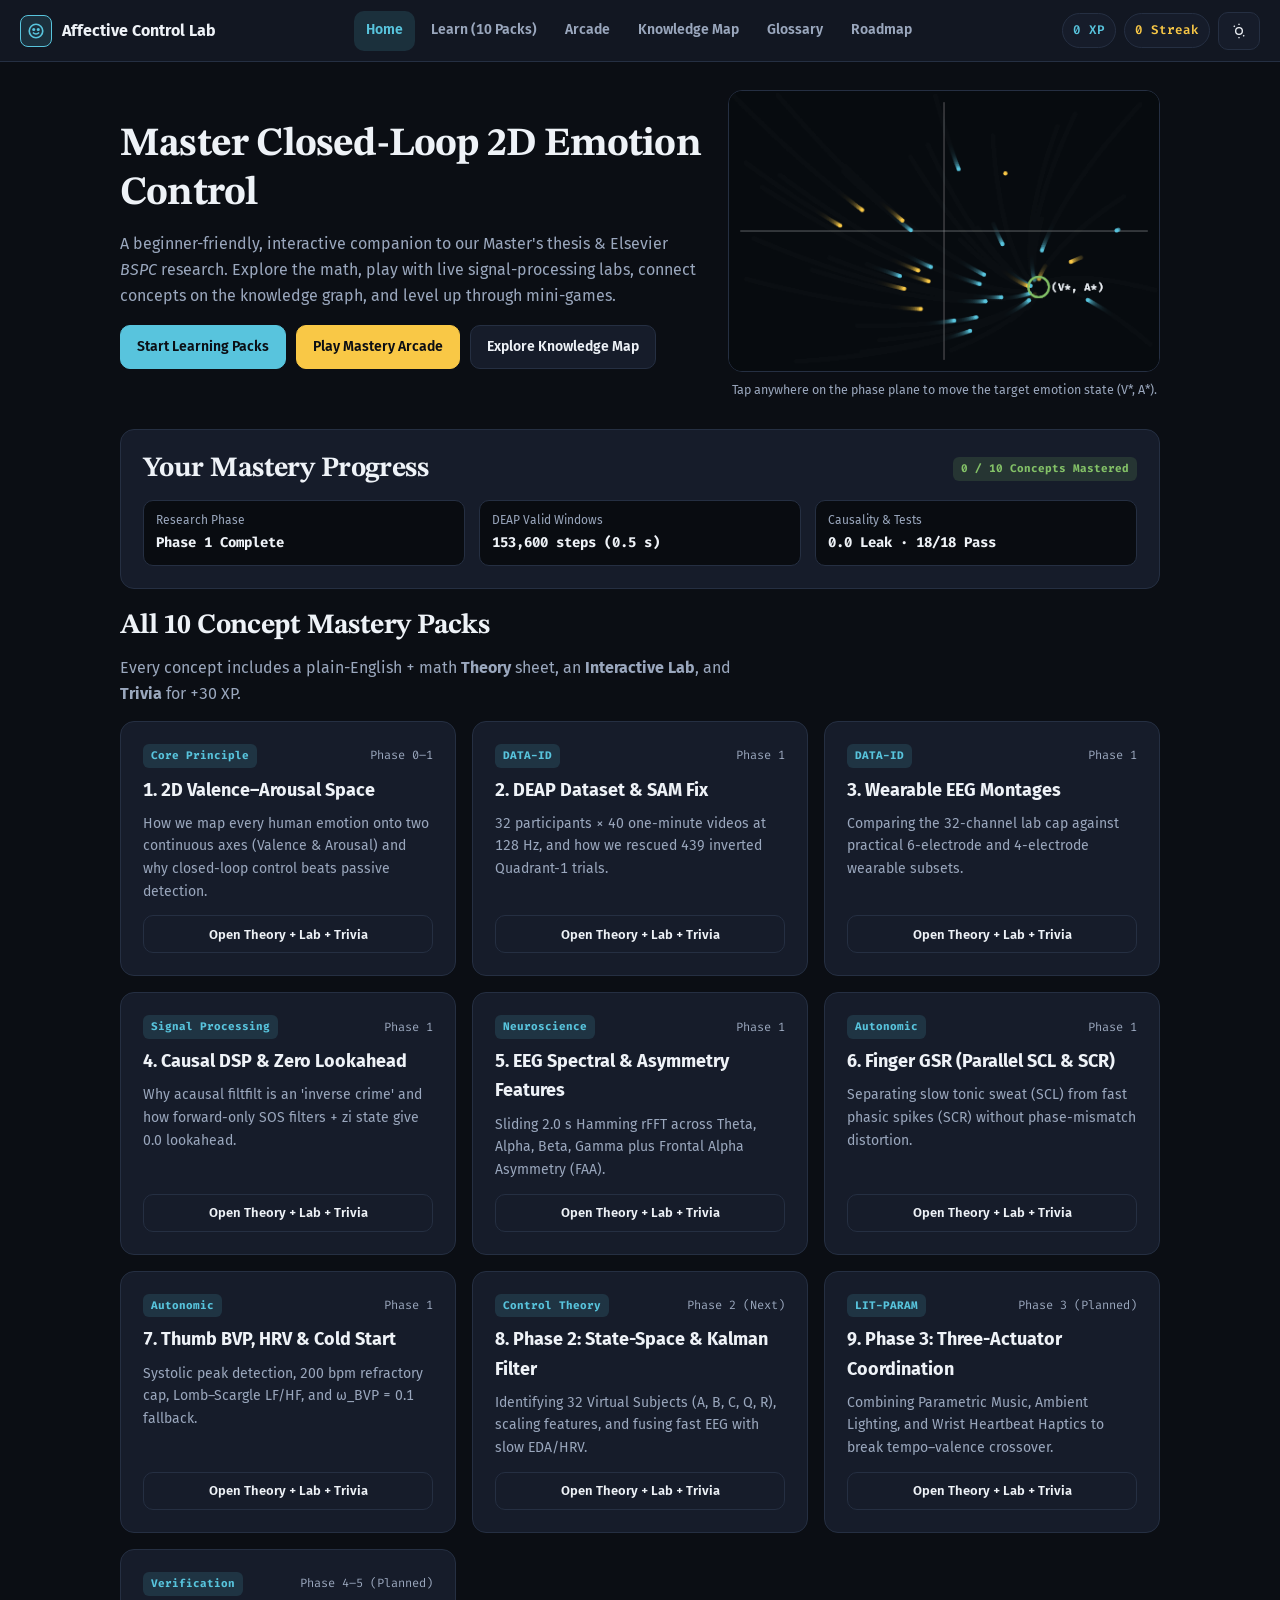
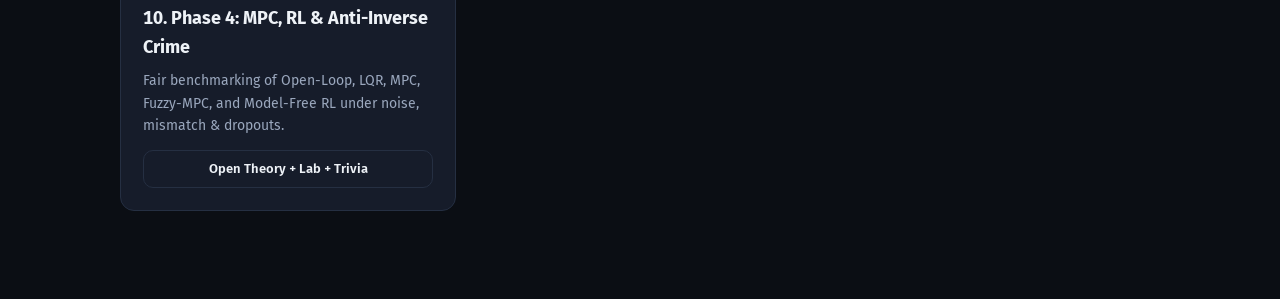
==== index.html @ c4d4ff76 "Initial commit: 3Blue1Brown-inspired multi-page interactive learning notebook" ====
<!DOCTYPE html>
<html lang="en">
<head>
  <meta charset="UTF-8" />
  <meta name="viewport" content="width=device-width, initial-scale=1.0" />
  <title>2D Affective Control — Learning Hub</title>
  <link rel="preconnect" href="https://fonts.googleapis.com" />
  <link rel="preconnect" href="https://fonts.gstatic.com" crossorigin />
  <link href="https://fonts.googleapis.com/css2?family=Fira+Code:wght@400;600;700&family=Fira+Sans:wght@400;500;600;700&family=STIX+Two+Text:wght@600;700&display=swap" rel="stylesheet" />
  <link rel="stylesheet" href="styles.css" />
</head>
<body>
  <a class="skip-link" href="#mainContent">Skip to content</a>

  <header class="topbar">
    <a class="brand-link" href="index.html">
      <span class="brand-mark" aria-hidden="true">
        <svg width="18" height="18" viewBox="0 0 24 24" fill="none" stroke="currentColor" stroke-width="2.2">
          <circle cx="12" cy="12" r="9"/><path d="M8 14s1.5 2 4 2 4-2 4-2"/><circle cx="9" cy="10" r="1"/><circle cx="15" cy="10" r="1"/>
        </svg>
      </span>
      <span>Affective Control Lab</span>
    </a>

    <nav class="desktop-nav" aria-label="Main navigation">
      <a class="nav-item" href="index.html" aria-current="page">Home</a>
      <a class="nav-item" href="learn.html">Learn (10 Packs)</a>
      <a class="nav-item" href="games.html">Arcade</a>
      <a class="nav-item" href="map.html">Knowledge Map</a>
      <a class="nav-item" href="glossary.html">Glossary</a>
      <a class="nav-item" href="roadmap.html">Roadmap</a>
    </nav>

    <div class="hud-group">
      <span class="hud-pill xp" id="hudXp">0 XP</span>
      <span class="hud-pill" id="hudStreak">0 Streak</span>
      <button id="themeToggleBtn" class="btn btn-sm" type="button" aria-pressed="false" aria-label="Toggle light or dark theme">
        <svg width="16" height="16" viewBox="0 0 24 24" fill="none" stroke="currentColor" stroke-width="2" aria-hidden="true">
          <circle cx="12" cy="12" r="5"/><line x1="12" y1="1" x2="12" y2="3"/><line x1="12" y1="21" x2="12" y2="23"/>
          <line x1="4.22" y1="4.22" x2="5.64" y2="5.64"/><line x1="18.36" y1="18.36" x2="19.78" y2="19.78"/>
        </svg>
      </button>
    </div>
  </header>

  <main id="mainContent" class="page-wrap" tabindex="-1">
    <section class="hero-split">
      <div>
        <h1>Master Closed-Loop 2D Emotion Control</h1>
        <p class="muted">
          A beginner-friendly, interactive companion to our Master's thesis &amp; Elsevier <em>BSPC</em> research. Explore the math, play with live signal-processing labs, connect concepts on the knowledge graph, and level up through mini-games.
        </p>
        <div style="display: flex; flex-wrap: wrap; gap: 10px; margin-top: 16px;">
          <a class="btn btn-primary" href="learn.html">Start Learning Packs</a>
          <a class="btn btn-gold" href="games.html">Play Mastery Arcade</a>
          <a class="btn" href="map.html">Explore Knowledge Map</a>
        </div>
      </div>

      <div>
        <canvas id="heroPhaseCanvas" class="stage-canvas" width="460" height="300" aria-label="Animated 2D Valence-Arousal closed-loop vector field"></canvas>
        <p class="muted" style="font-size: 12.5px; margin: 8px 0 0; text-align: center;">
          Tap anywhere on the phase plane to move the target emotion state (V*, A*).
        </p>
      </div>
    </section>

    <!-- Mastery Progress & Verified Project Status -->
    <section class="surface">
      <div style="display: flex; flex-wrap: wrap; justify-content: space-between; align-items: center; gap: 12px; margin-bottom: 14px;">
        <h2 style="margin: 0;">Your Mastery Progress</h2>
        <span class="tag tag-green" id="masteryCountBadge">0 / 10 Concepts Mastered</span>
      </div>
      <div class="grid-3">
        <div class="readout-cell">Research Phase<strong>Phase 1 Complete</strong></div>
        <div class="readout-cell">DEAP Valid Windows<strong>153,600 steps (0.5 s)</strong></div>
        <div class="readout-cell">Causality &amp; Tests<strong>0.0 Leak · 18/18 Pass</strong></div>
      </div>
    </section>

    <!-- Concept Jump Grid -->
    <h2>All 10 Concept Mastery Packs</h2>
    <p class="muted">Every concept includes a plain-English + math <strong>Theory</strong> sheet, an <strong>Interactive Lab</strong>, and <strong>Trivia</strong> for +30 XP.</p>
    <div id="homeConceptGrid" class="grid-2"></div>
  </main>

  <nav class="mobile-bottom-nav" aria-label="Mobile navigation">
    <a class="bottom-tab" href="index.html" aria-current="page">
      <svg width="20" height="20" viewBox="0 0 24 24" fill="none" stroke="currentColor" stroke-width="2" aria-hidden="true"><path d="M3 9l9-7 9 7v11a2 2 0 0 1-2 2H5a2 2 0 0 1-2-2z"/></svg>
      <span>Home</span>
    </a>
    <a class="bottom-tab" href="learn.html">
      <svg width="20" height="20" viewBox="0 0 24 24" fill="none" stroke="currentColor" stroke-width="2" aria-hidden="true"><path d="M2 3h6a4 4 0 0 1 4 4v14a3 3 0 0 0-3-3H2z"/><path d="M22 3h-6a4 4 0 0 0-4 4v14a3 3 0 0 1 3-3h7z"/></svg>
      <span>Learn</span>
    </a>
    <a class="bottom-tab" href="games.html">
      <svg width="20" height="20" viewBox="0 0 24 24" fill="none" stroke="currentColor" stroke-width="2" aria-hidden="true"><polygon points="13 2 3 14 12 14 11 22 21 10 12 10 13 2"/></svg>
      <span>Arcade</span>
    </a>
    <a class="bottom-tab" href="map.html">
      <svg width="20" height="20" viewBox="0 0 24 24" fill="none" stroke="currentColor" stroke-width="2" aria-hidden="true"><circle cx="6" cy="6" r="3"/><circle cx="18" cy="18" r="3"/><circle cx="18" cy="6" r="3"/><line x1="8.5" y1="7.5" x2="15.5" y2="16.5"/><line x1="9" y1="6" x2="15" y2="6"/></svg>
      <span>Map</span>
    </a>
    <a class="bottom-tab" href="glossary.html">
      <svg width="20" height="20" viewBox="0 0 24 24" fill="none" stroke="currentColor" stroke-width="2" aria-hidden="true"><line x1="4" y1="6" x2="20" y2="6"/><line x1="4" y1="12" x2="20" y2="12"/><line x1="4" y1="18" x2="14" y2="18"/></svg>
      <span>Glossary</span>
    </a>
  </nav>

  <script src="notebook-data.js"></script>
  <script src="shared.js"></script>
  <script>
    (function () {
      const DATA = window.NOTEBOOK_DATA;
      const st = window.NotebookState.get();
      document.getElementById("masteryCountBadge").textContent =
        `${st.mastered.length} / ${DATA.concepts.length} Concepts Mastered`;

      document.getElementById("homeConceptGrid").innerHTML = DATA.concepts.map((c) => {
        const done = st.mastered.includes(c.id);
        return `
          <div class="surface" style="margin-bottom:0; display:flex; flex-direction:column; justify-content:space-between; gap:12px;">
            <div>
              <div style="display:flex; justify-content:space-between; align-items:center; gap:8px; margin-bottom:8px;">
                <span class="tag ${done ? "tag-green" : "tag-blue"}">${done ? "Mastered" : c.tag}</span>
                <span class="muted" style="font-size:12px; font-family:var(--font-mono);">${c.phase}</span>
              </div>
              <h3>${c.title}</h3>
              <p class="muted" style="font-size:14px; margin:0;">${c.summary}</p>
            </div>
            <a class="btn btn-sm" href="learn.html?concept=${c.id}">Open Theory + Lab + Trivia</a>
          </div>`;
      }).join("");

      // 3Blue1Brown Animated Vector Field Hero Canvas
      const canvas = document.getElementById("heroPhaseCanvas");
      const W = 460, H = 300;
      const ctx = window.NotebookState.setupHiDPICanvas(canvas, W, H);
      let goal = { x: W * 0.72, y: H * 0.70 };
      const particles = Array.from({ length: 28 }, (_, i) => ({
        x: (i * 53) % W,
        y: (i * 89) % H,
        vx: 0,
        vy: 0
      }));
      const reduced = window.matchMedia("(prefers-reduced-motion: reduce)").matches;

      canvas.addEventListener("click", (e) => {
        const r = canvas.getBoundingClientRect();
        goal.x = ((e.clientX - r.left) / r.width) * W;
        goal.y = ((e.clientY - r.top) / r.height) * H;
        if (reduced) drawFrame();
      });

      function drawFrame() {
        const isLight = document.body.classList.contains("light-theme");
        ctx.fillStyle = isLight ? "rgba(237, 241, 247, 0.30)" : "rgba(9, 12, 17, 0.25)";
        ctx.fillRect(0, 0, W, H);

        // Subtle axes
        ctx.strokeStyle = isLight ? "rgba(15,23,42,0.12)" : "rgba(255,255,255,0.10)";
        ctx.lineWidth = 1;
        ctx.beginPath();
        ctx.moveTo(W / 2, 12); ctx.lineTo(W / 2, H - 12);
        ctx.moveTo(12, H / 2); ctx.lineTo(W - 12, H / 2);
        ctx.stroke();

        // Particles flowing toward goal (3b1b blue/gold trails)
        particles.forEach((p, idx) => {
          const dx = goal.x - p.x;
          const dy = goal.y - p.y;
          const dist = Math.hypot(dx, dy) + 1e-3;
          p.vx = (dx / dist) * 1.9 - (dy / dist) * 0.45;
          p.vy = (dy / dist) * 1.9 + (dx / dist) * 0.45;
          if (!reduced) {
            p.x += p.vx;
            p.y += p.vy;
            if (dist < 10) {
              p.x = Math.random() * W;
              p.y = Math.random() * H;
            }
          }
          ctx.fillStyle = idx % 3 === 0 ? "#f9c846" : "#58c4dd";
          ctx.beginPath();
          ctx.arc(p.x, p.y, 2.2, 0, Math.PI * 2);
          ctx.fill();
        });

        // Target glow ring
        ctx.strokeStyle = "#83c167";
        ctx.lineWidth = 2;
        ctx.beginPath();
        ctx.arc(goal.x, goal.y, 11, 0, Math.PI * 2);
        ctx.stroke();

        ctx.fillStyle = isLight ? "#111827" : "#eef2f7";
        ctx.font = "600 11px 'Fira Code', monospace";
        ctx.fillText("(V*, A*)", goal.x + 14, goal.y + 4);
      }

      if (reduced) {
        drawFrame();
      } else {
        (function loop() {
          drawFrame();
          requestAnimationFrame(loop);
        })();
      }
    })();
  </script>
</body>
</html>
---- styles.css ----
/* ==========================================================================
   MASTER_RESEARCH — 3Blue1Brown-Inspired Multi-Page Learning Platform
   Crafted with Impeccable + UI/UX Pro Max standards:
   - Velvety 3b1b midnight canvas (#0B0E14), 3b1b Blue (#58C4DD), Gold (#F9C846),
     Green (#83C167), Coral (#FC6255), Lavender (#9A72AC)
   - Mobile-first with bottom tab bar, >= 44px tap targets, WCAG AA contrast
   - Browser surfaces themed (::selection, scrollbar, focus-visible, tabular-nums)
   ========================================================================== */

:root {
  --bg: #0b0e14;
  --bg-elev: #121722;
  --bg-card: #161c2a;
  --bg-code: #090c11;
  --border: #252f42;
  --border-strong: #374663;

  --text: #eef2f7;
  --text-muted: #9aa7bd;

  --b1b-blue: #58c4dd;
  --b1b-blue-dim: rgba(88, 196, 221, 0.14);
  --b1b-gold: #f9c846;
  --b1b-gold-dim: rgba(249, 200, 70, 0.14);
  --b1b-green: #83c167;
  --b1b-green-dim: rgba(131, 193, 103, 0.15);
  --b1b-coral: #fc6255;
  --b1b-coral-dim: rgba(252, 98, 85, 0.15);
  --b1b-purple: #9a72ac;
  --b1b-purple-dim: rgba(154, 114, 172, 0.16);

  --radius: 14px;
  --radius-sm: 10px;
  --transition: 180ms cubic-bezier(0.2, 0.8, 0.2, 1);

  --font-display: "STIX Two Text", "Georgia", serif;
  --font-sans: "Fira Sans", -apple-system, BlinkMacSystemFont, "Segoe UI", sans-serif;
  --font-mono: "Fira Code", "JetBrains Mono", Consolas, monospace;
}

body.light-theme {
  --bg: #f6f7f9;
  --bg-elev: #ffffff;
  --bg-card: #ffffff;
  --bg-code: #edf1f7;
  --border: #d5dce6;
  --border-strong: #9fb0c7;

  --text: #111827;
  --text-muted: #4b5563;

  --b1b-blue: #0e7490;
  --b1b-blue-dim: rgba(14, 116, 144, 0.11);
  --b1b-gold: #b45309;
  --b1b-gold-dim: rgba(180, 83, 9, 0.11);
  --b1b-green: #15803d;
  --b1b-green-dim: rgba(21, 128, 61, 0.11);
  --b1b-coral: #b91c1c;
  --b1b-coral-dim: rgba(185, 28, 28, 0.11);
  --b1b-purple: #6d28d9;
  --b1b-purple-dim: rgba(109, 40, 217, 0.11);
}

*,
*::before,
*::after {
  box-sizing: border-box;
}

html {
  scroll-behavior: smooth;
  -webkit-text-size-adjust: 100%;
}

body {
  margin: 0;
  font-family: var(--font-sans);
  background: var(--bg);
  color: var(--text);
  line-height: 1.62;
  font-size: 16px;
  caret-color: var(--b1b-blue);
  font-variant-numeric: tabular-nums;
  -webkit-font-smoothing: antialiased;
}

::selection {
  background: var(--b1b-blue);
  color: #0b0e14;
}

::-webkit-scrollbar {
  width: 8px;
  height: 8px;
}
::-webkit-scrollbar-track {
  background: var(--bg);
}
::-webkit-scrollbar-thumb {
  background: var(--border-strong);
  border-radius: 999px;
}

:focus-visible {
  outline: 2px solid var(--b1b-blue);
  outline-offset: 2px;
}

.skip-link {
  position: absolute;
  left: -9999px;
  top: 8px;
  z-index: 1000;
  background: var(--b1b-blue);
  color: #0b0e14;
  padding: 10px 16px;
  border-radius: var(--radius-sm);
  font-weight: 700;
  text-decoration: none;
}
.skip-link:focus {
  left: 12px;
}

/* Top Navigation Bar (Desktop & Mobile) */
.topbar {
  position: sticky;
  top: 0;
  z-index: 100;
  background: var(--bg-elev);
  border-bottom: 1px solid var(--border);
  padding: 0 20px;
  height: 62px;
  display: flex;
  align-items: center;
  justify-content: space-between;
  gap: 16px;
}

.brand-link {
  display: flex;
  align-items: center;
  gap: 10px;
  text-decoration: none;
  color: var(--text);
  font-weight: 700;
  font-size: 16px;
  white-space: nowrap;
}

.brand-mark {
  width: 32px;
  height: 32px;
  border-radius: 8px;
  background: var(--b1b-blue-dim);
  border: 1px solid var(--b1b-blue);
  display: grid;
  place-items: center;
  color: var(--b1b-blue);
  flex-shrink: 0;
}

.desktop-nav {
  display: flex;
  align-items: center;
  gap: 4px;
}

.nav-item {
  text-decoration: none;
  color: var(--text-muted);
  font-size: 14px;
  font-weight: 600;
  padding: 8px 12px;
  border-radius: var(--radius-sm);
  min-height: 40px;
  display: inline-flex;
  align-items: center;
  gap: 6px;
  transition: color var(--transition), background var(--transition);
}

.nav-item:hover {
  color: var(--text);
  background: var(--b1b-blue-dim);
}

.nav-item[aria-current="page"] {
  color: var(--b1b-blue);
  background: var(--b1b-blue-dim);
}

.hud-group {
  display: flex;
  align-items: center;
  gap: 8px;
}

.hud-pill {
  display: inline-flex;
  align-items: center;
  gap: 6px;
  padding: 6px 10px;
  border-radius: 999px;
  border: 1px solid var(--border);
  background: var(--bg-card);
  font-family: var(--font-mono);
  font-size: 12.5px;
  font-weight: 600;
  color: var(--b1b-gold);
}

.hud-pill.xp {
  color: var(--b1b-blue);
}

/* Mobile Bottom Tab Bar */
.mobile-bottom-nav {
  display: none;
  position: fixed;
  bottom: 0;
  left: 0;
  right: 0;
  z-index: 120;
  background: var(--bg-elev);
  border-top: 1px solid var(--border);
  padding: 4px 6px calc(4px + env(safe-area-inset-bottom));
  justify-content: space-around;
}

.bottom-tab {
  flex: 1;
  display: flex;
  flex-direction: column;
  align-items: center;
  justify-content: center;
  gap: 2px;
  min-height: 52px;
  text-decoration: none;
  color: var(--text-muted);
  font-size: 11px;
  font-weight: 600;
  border-radius: 8px;
}

.bottom-tab[aria-current="page"] {
  color: var(--b1b-blue);
  background: var(--b1b-blue-dim);
}

/* Main Container */
.page-wrap {
  max-width: 1080px;
  margin: 0 auto;
  padding: 28px 20px 88px;
}

/* Typography */
h1, h2 {
  font-family: var(--font-display);
  font-weight: 700;
  letter-spacing: -0.02em;
  line-height: 1.22;
  margin-top: 0;
}

h1 { font-size: clamp(28px, 4vw, 40px); margin-bottom: 12px; }
h2 { font-size: clamp(22px, 3vw, 28px); margin-bottom: 12px; }
h3 { font-size: 18px; font-weight: 700; margin: 0 0 8px; }

p {
  margin: 0 0 14px;
  max-width: 72ch;
}

.muted {
  color: var(--text-muted);
}

code {
  font-family: var(--font-mono);
  background: var(--bg-code);
  border: 1px solid var(--border);
  padding: 1px 6px;
  border-radius: 6px;
  font-size: 0.87em;
}

.math-block {
  font-family: var(--font-mono);
  background: var(--bg-code);
  border: 1px solid var(--border);
  border-radius: var(--radius-sm);
  padding: 14px 16px;
  overflow-x: auto;
  font-size: 14px;
  color: var(--b1b-blue);
  margin: 12px 0;
}

/* Buttons */
.btn {
  cursor: pointer;
  min-height: 44px;
  padding: 10px 16px;
  border-radius: var(--radius-sm);
  border: 1px solid var(--border);
  background: var(--bg-card);
  color: var(--text);
  font-family: var(--font-sans);
  font-size: 14px;
  font-weight: 600;
  display: inline-flex;
  align-items: center;
  justify-content: center;
  gap: 8px;
  text-decoration: none;
  transition: border-color var(--transition), background var(--transition), color var(--transition), transform var(--transition);
}

.btn:hover {
  border-color: var(--b1b-blue);
  color: var(--b1b-blue);
}

.btn:active {
  transform: translateY(1px);
}

.btn-primary {
  background: var(--b1b-blue);
  color: #0b0e14;
  border-color: var(--b1b-blue);
}
.btn-primary:hover {
  filter: brightness(1.08);
  color: #0b0e14;
}

.btn-gold {
  background: var(--b1b-gold);
  color: #0b0e14;
  border-color: var(--b1b-gold);
}
.btn-gold:hover {
  filter: brightness(1.08);
  color: #0b0e14;
}

.btn-sm {
  min-height: 38px;
  padding: 7px 12px;
  font-size: 13px;
}

.btn[aria-pressed="true"] {
  background: var(--b1b-blue);
  color: #0b0e14;
  border-color: var(--b1b-blue);
}

/* Surfaces & Grids (Single elevation: 1px border, no nested cards) */
.surface {
  background: var(--bg-card);
  border: 1px solid var(--border);
  border-radius: var(--radius);
  padding: 22px;
  margin-bottom: 20px;
}

.surface-lab {
  background: var(--bg-elev);
  border: 1px solid var(--border-strong);
  border-radius: var(--radius);
  padding: 20px;
  margin: 16px 0;
}

.grid-2 {
  display: grid;
  grid-template-columns: repeat(auto-fit, minmax(290px, 1fr));
  gap: 16px;
}

.grid-3 {
  display: grid;
  grid-template-columns: repeat(auto-fit, minmax(230px, 1fr));
  gap: 14px;
}

/* Tags */
.tag {
  display: inline-flex;
  align-items: center;
  font-family: var(--font-mono);
  font-size: 11px;
  font-weight: 700;
  padding: 3px 8px;
  border-radius: 6px;
  white-space: nowrap;
}
.tag-blue   { background: var(--b1b-blue-dim); color: var(--b1b-blue); }
.tag-gold   { background: var(--b1b-gold-dim); color: var(--b1b-gold); }
.tag-green  { background: var(--b1b-green-dim); color: var(--b1b-green); }
.tag-coral  { background: var(--b1b-coral-dim); color: var(--b1b-coral); }
.tag-purple { background: var(--b1b-purple-dim); color: var(--b1b-purple); }

/* Callout (No thick border-left; clean 1px tinted container) */
.note-box {
  background: var(--b1b-blue-dim);
  border: 1px solid var(--b1b-blue);
  border-radius: var(--radius-sm);
  padding: 14px 16px;
  margin: 14px 0;
}
.note-box.warn {
  background: var(--b1b-gold-dim);
  border-color: var(--b1b-gold);
}
.note-box.good {
  background: var(--b1b-green-dim);
  border-color: var(--b1b-green);
}

/* Hero Canvas */
.hero-split {
  display: grid;
  grid-template-columns: 1.15fr 0.85fr;
  gap: 24px;
  align-items: center;
  margin-bottom: 28px;
}

canvas.stage-canvas {
  width: 100%;
  height: auto;
  display: block;
  background: var(--bg-code);
  border: 1px solid var(--border);
  border-radius: var(--radius);
  touch-action: manipulation;
}

/* Tabs (Theory + Lab + Trivia) */
.pack-tabs {
  display: flex;
  gap: 8px;
  border-bottom: 1px solid var(--border);
  padding-bottom: 12px;
  margin-bottom: 18px;
  flex-wrap: wrap;
}

/* Concept Picker Pills */
.concept-rail {
  display: flex;
  gap: 8px;
  overflow-x: auto;
  padding-bottom: 10px;
  margin-bottom: 18px;
  scrollbar-width: thin;
}

.concept-chip {
  flex-shrink: 0;
  min-height: 42px;
  padding: 8px 14px;
  border-radius: 999px;
  border: 1px solid var(--border);
  background: var(--bg-card);
  color: var(--text-muted);
  font-size: 13.5px;
  font-weight: 600;
  cursor: pointer;
  display: inline-flex;
  align-items: center;
  gap: 8px;
  transition: all var(--transition);
}
.concept-chip:hover {
  border-color: var(--b1b-blue);
  color: var(--text);
}
.concept-chip[aria-selected="true"] {
  background: var(--b1b-blue-dim);
  border-color: var(--b1b-blue);
  color: var(--b1b-blue);
}
.concept-chip.mastered {
  border-color: var(--b1b-green);
}

/* Readout Row */
.readout-row {
  display: grid;
  grid-template-columns: repeat(auto-fit, minmax(150px, 1fr));
  gap: 10px;
  margin-top: 12px;
}
.readout-cell {
  background: var(--bg-code);
  border: 1px solid var(--border);
  border-radius: var(--radius-sm);
  padding: 10px 12px;
  font-size: 12px;
  color: var(--text-muted);
}
.readout-cell strong {
  display: block;
  margin-top: 2px;
  font-family: var(--font-mono);
  font-size: 14px;
  color: var(--text);
}

/* Arcade Mini-Games */
.chip-bank {
  display: flex;
  flex-wrap: wrap;
  gap: 8px;
  margin: 12px 0;
}
.game-chip {
  min-height: 44px;
  padding: 8px 14px;
  border-radius: var(--radius-sm);
  border: 1px solid var(--border-strong);
  background: var(--bg-elev);
  color: var(--text);
  font-family: var(--font-mono);
  font-size: 13.5px;
  cursor: pointer;
  transition: all var(--transition);
}
.game-chip:hover:not(:disabled) {
  border-color: var(--b1b-blue);
  color: var(--b1b-blue);
}
.game-chip.selected {
  border-color: var(--b1b-gold);
  background: var(--b1b-gold-dim);
  color: var(--b1b-gold);
}
.game-chip.matched {
  border-color: var(--b1b-green);
  background: var(--b1b-green-dim);
  color: var(--b1b-green);
  cursor: default;
}
.game-chip.wrong {
  border-color: var(--b1b-coral);
  background: var(--b1b-coral-dim);
}

.blank-slot {
  display: inline-block;
  min-width: 110px;
  padding: 2px 10px;
  border-bottom: 2px dashed var(--b1b-gold);
  color: var(--b1b-gold);
  font-family: var(--font-mono);
  text-align: center;
}

/* Tables */
.table-scroll {
  overflow-x: auto;
}
table.data-table {
  width: 100%;
  border-collapse: collapse;
  font-size: 13.5px;
}
table.data-table th,
table.data-table td {
  border: 1px solid var(--border);
  padding: 10px 12px;
  text-align: left;
}
table.data-table th {
  background: var(--bg-code);
  font-weight: 700;
}

/* Expandable Details */
details.deep-dive {
  background: var(--bg-code);
  border: 1px solid var(--border);
  border-radius: var(--radius-sm);
  padding: 10px 14px;
  margin: 12px 0;
}
details.deep-dive summary {
  cursor: pointer;
  font-weight: 600;
  color: var(--b1b-blue);
  min-height: 28px;
}

/* Quiz Options */
.quiz-options {
  display: flex;
  flex-direction: column;
  gap: 8px;
  margin-top: 10px;
}
.quiz-opt {
  text-align: left;
  min-height: 46px;
  padding: 10px 14px;
  border-radius: var(--radius-sm);
  border: 1px solid var(--border);
  background: var(--bg-elev);
  color: var(--text);
  font-family: var(--font-sans);
  font-size: 14.5px;
  cursor: pointer;
}
.quiz-opt:hover {
  border-color: var(--b1b-blue);
}
.quiz-opt.correct {
  border-color: var(--b1b-green);
  background: var(--b1b-green-dim);
}
.quiz-opt.wrong {
  border-color: var(--b1b-coral);
  background: var(--b1b-coral-dim);
}

/* Toast Notification */
.xp-toast {
  position: fixed;
  right: 20px;
  bottom: 78px;
  z-index: 200;
  background: var(--bg-elev);
  border: 1px solid var(--b1b-gold);
  color: var(--b1b-gold);
  padding: 10px 16px;
  border-radius: 999px;
  font-family: var(--font-mono);
  font-size: 13px;
  font-weight: 700;
  opacity: 0;
  transform: translateY(10px);
  pointer-events: none;
  transition: opacity 200ms, transform 200ms;
}
.xp-toast.show {
  opacity: 1;
  transform: translateY(0);
}

/* Responsive Mobile Breakpoints */
@media (max-width: 860px) {
  .desktop-nav {
    display: none;
  }
  .mobile-bottom-nav {
    display: flex;
  }
  .hero-split {
    grid-template-columns: 1fr;
  }
  .page-wrap {
    padding: 20px 14px 92px;
  }
  .topbar {
    padding: 0 14px;
  }
  .hud-pill span.hide-sm {
    display: none;
  }
}

@media (prefers-reduced-motion: reduce) {
  html {
    scroll-behavior: auto;
  }
  *, *::before, *::after {
    transition-duration: 0.01ms !important;
    animation-duration: 0.01ms !important;
  }
}
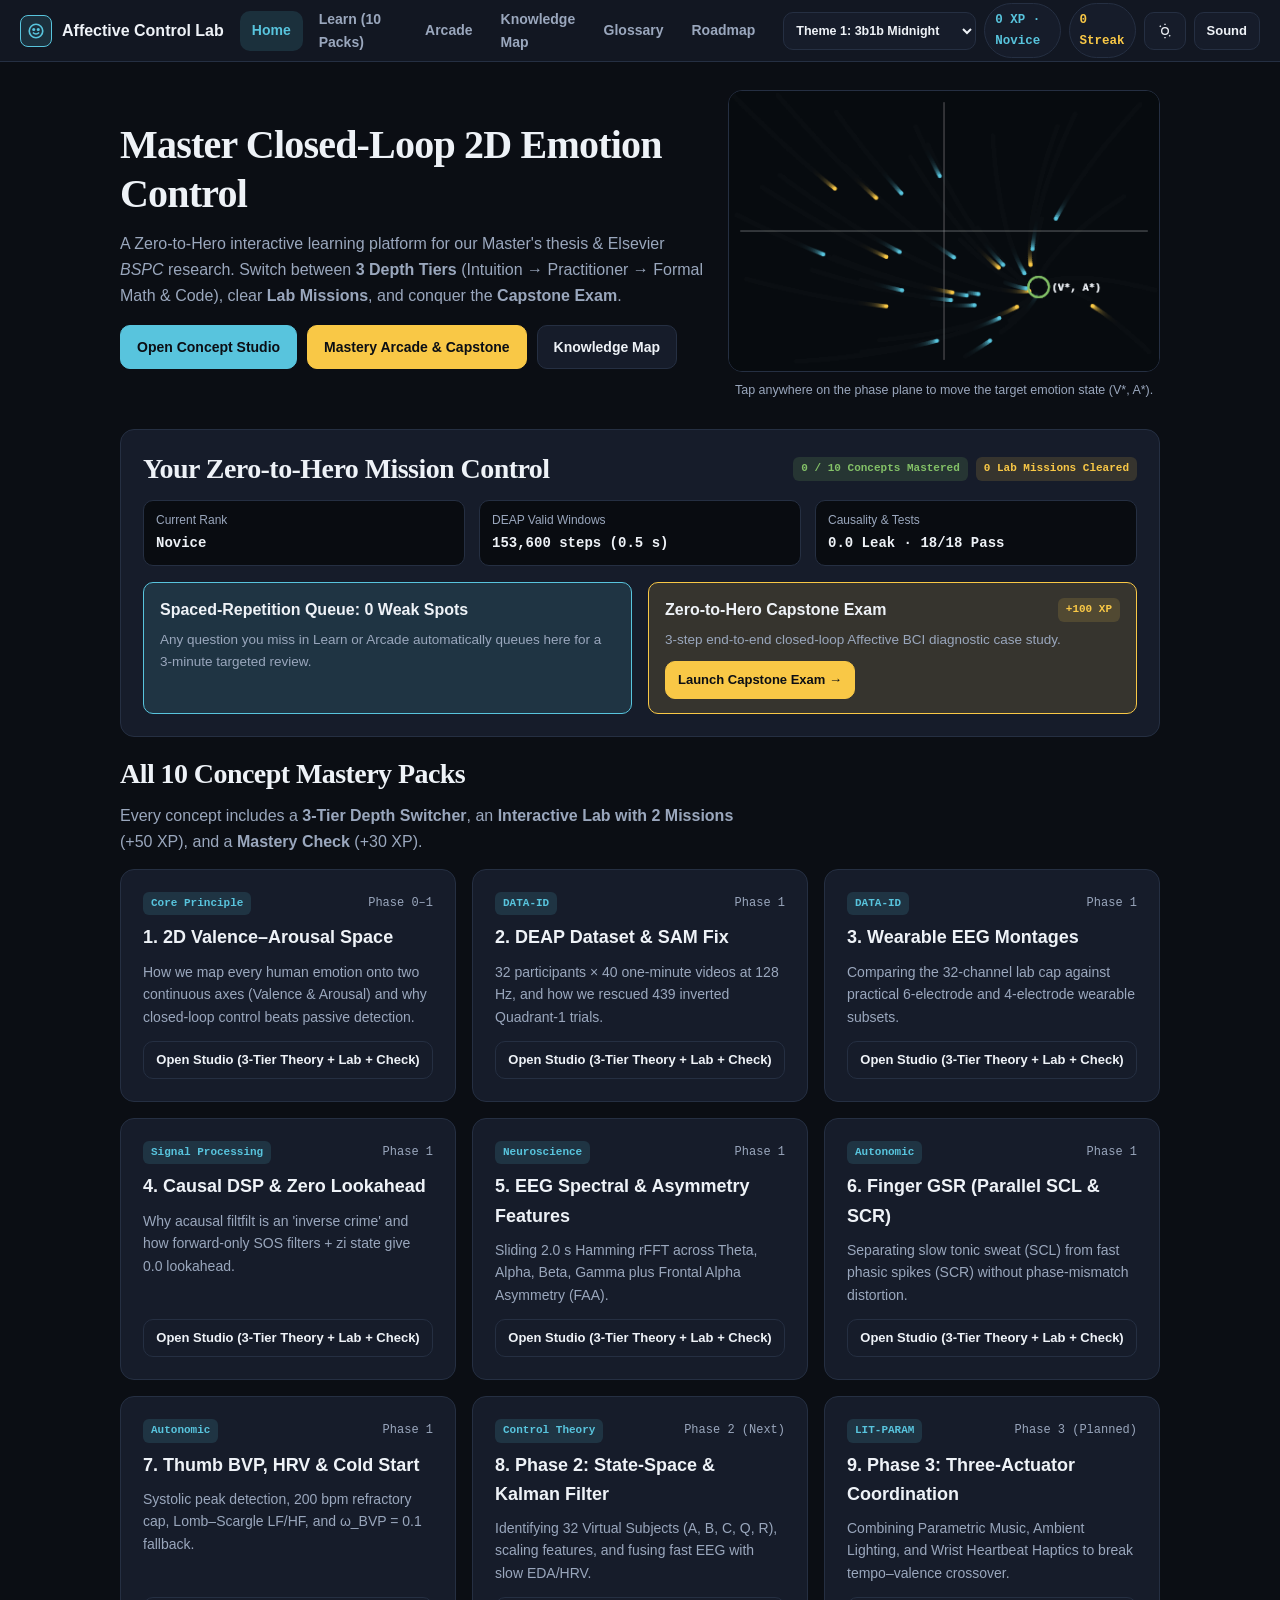
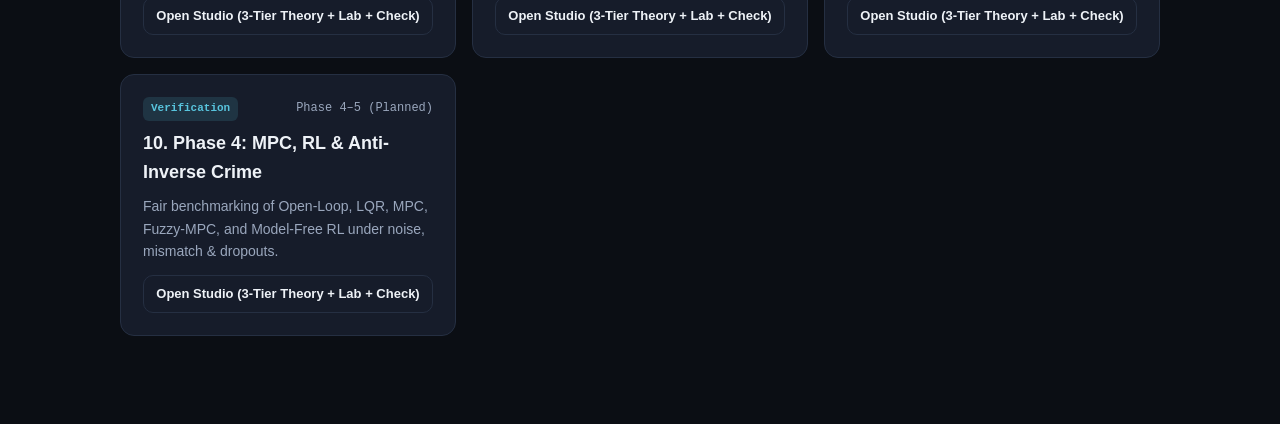
==== commit 40036a9e: "feat: upgrade to Zero-to-Hero learning platform + bundle Antigravity & Copilot skill" ====
--- a/index.html
+++ b/index.html
@@ -3,10 +3,7 @@
 <head>
   <meta charset="UTF-8" />
   <meta name="viewport" content="width=device-width, initial-scale=1.0" />
-  <title>2D Affective Control — Learning Hub</title>
-  <link rel="preconnect" href="https://fonts.googleapis.com" />
-  <link rel="preconnect" href="https://fonts.gstatic.com" crossorigin />
-  <link href="https://fonts.googleapis.com/css2?family=Fira+Code:wght@400;600;700&family=Fira+Sans:wght@400;500;600;700&family=STIX+Two+Text:wght@600;700&display=swap" rel="stylesheet" />
+  <title>2D Affective Control — Zero-to-Hero Learning Hub</title>
   <link rel="stylesheet" href="styles.css" />
 </head>
 <body>
@@ -48,12 +45,12 @@
       <div>
         <h1>Master Closed-Loop 2D Emotion Control</h1>
         <p class="muted">
-          A beginner-friendly, interactive companion to our Master's thesis &amp; Elsevier <em>BSPC</em> research. Explore the math, play with live signal-processing labs, connect concepts on the knowledge graph, and level up through mini-games.
+          A Zero-to-Hero interactive learning platform for our Master's thesis &amp; Elsevier <em>BSPC</em> research. Switch between <strong>3 Depth Tiers</strong> (Intuition → Practitioner → Formal Math &amp; Code), clear <strong>Lab Missions</strong>, and conquer the <strong>Capstone Exam</strong>.
         </p>
         <div style="display: flex; flex-wrap: wrap; gap: 10px; margin-top: 16px;">
-          <a class="btn btn-primary" href="learn.html">Start Learning Packs</a>
-          <a class="btn btn-gold" href="games.html">Play Mastery Arcade</a>
-          <a class="btn" href="map.html">Explore Knowledge Map</a>
+          <a class="btn btn-primary" href="learn.html">Open Concept Studio</a>
+          <a class="btn btn-gold" href="games.html">Mastery Arcade &amp; Capstone</a>
+          <a class="btn" href="map.html">Knowledge Map</a>
         </div>
       </div>
 
@@ -65,22 +62,30 @@
       </div>
     </section>
 
-    <!-- Mastery Progress & Verified Project Status -->
+    <!-- Mastery Progress & Spaced-Repetition Review Queue -->
     <section class="surface">
       <div style="display: flex; flex-wrap: wrap; justify-content: space-between; align-items: center; gap: 12px; margin-bottom: 14px;">
-        <h2 style="margin: 0;">Your Mastery Progress</h2>
-        <span class="tag tag-green" id="masteryCountBadge">0 / 10 Concepts Mastered</span>
+        <h2 style="margin: 0;">Your Zero-to-Hero Mission Control</h2>
+        <div style="display:flex; gap:8px; flex-wrap:wrap;">
+          <span class="tag tag-green" id="masteryCountBadge">0 / 10 Concepts Mastered</span>
+          <span class="tag tag-gold" id="missionCountBadge">0 / 14 Lab Missions</span>
+        </div>
       </div>
       <div class="grid-3">
-        <div class="readout-cell">Research Phase<strong>Phase 1 Complete</strong></div>
+        <div class="readout-cell">Current Rank<strong id="homeRankVal">Novice</strong></div>
         <div class="readout-cell">DEAP Valid Windows<strong>153,600 steps (0.5 s)</strong></div>
         <div class="readout-cell">Causality &amp; Tests<strong>0.0 Leak · 18/18 Pass</strong></div>
       </div>
+
+      <div class="grid-2" style="margin-top: 16px;">
+        <div class="note-box" id="weakReviewCard" style="margin:0;"></div>
+        <div class="note-box warn" id="capstoneHomeCard" style="margin:0;"></div>
+      </div>
     </section>
 
     <!-- Concept Jump Grid -->
     <h2>All 10 Concept Mastery Packs</h2>
-    <p class="muted">Every concept includes a plain-English + math <strong>Theory</strong> sheet, an <strong>Interactive Lab</strong>, and <strong>Trivia</strong> for +30 XP.</p>
+    <p class="muted">Every concept includes a <strong>3-Tier Depth Switcher</strong>, an <strong>Interactive Lab with 2 Missions</strong> (+50 XP), and a <strong>Mastery Check</strong> (+30 XP).</p>
     <div id="homeConceptGrid" class="grid-2"></div>
   </main>
 
@@ -112,30 +117,82 @@
   <script>
     (function () {
       const DATA = window.NOTEBOOK_DATA;
-      const st = window.NotebookState.get();
-      document.getElementById("masteryCountBadge").textContent =
-        `${st.mastered.length} / ${DATA.concepts.length} Concepts Mastered`;
-
-      document.getElementById("homeConceptGrid").innerHTML = DATA.concepts.map((c) => {
-        const done = st.mastered.includes(c.id);
-        return `
-          <div class="surface" style="margin-bottom:0; display:flex; flex-direction:column; justify-content:space-between; gap:12px;">
-            <div>
-              <div style="display:flex; justify-content:space-between; align-items:center; gap:8px; margin-bottom:8px;">
-                <span class="tag ${done ? "tag-green" : "tag-blue"}">${done ? "Mastered" : c.tag}</span>
-                <span class="muted" style="font-size:12px; font-family:var(--font-mono);">${c.phase}</span>
+      const State = window.NotebookState;
+
+      function renderHomeDashboard() {
+        const st = State.get();
+        document.getElementById("masteryCountBadge").textContent =
+          `${st.mastered.length} / ${DATA.concepts.length} Concepts Mastered`;
+        document.getElementById("missionCountBadge").textContent =
+          `${(st.labMissionsCleared || []).length} Lab Missions Cleared`;
+        document.getElementById("homeRankVal").textContent = State.getRank();
+
+        const missed = st.missedQuestions || [];
+        const revEl = document.getElementById("weakReviewCard");
+        if (missed.length === 0) {
+          revEl.innerHTML = `
+            <strong>Spaced-Repetition Queue: 0 Weak Spots</strong>
+            <p class="muted" style="font-size:13.5px; margin:6px 0 0;">Any question you miss in Learn or Arcade automatically queues here for a 3-minute targeted review.</p>
+          `;
+        } else {
+          const item = missed[0];
+          revEl.innerHTML = `
+            <div style="display:flex; justify-content:space-between; align-items:center;">
+              <strong>Quick 3-Min Review (${missed.length} queued)</strong>
+              <span class="tag tag-coral">+15 XP</span>
+            </div>
+            <p style="font-size:14px; margin:8px 0;">${item.q}</p>
+            <div class="quiz-options">
+              ${item.options.map((o, idx) => `<button class="quiz-opt rev-opt" type="button" data-i="${idx}">${o}</button>`).join("")}
+            </div>
+          `;
+          revEl.querySelectorAll(".rev-opt").forEach((btn) => {
+            btn.addEventListener("click", () => {
+              const pick = parseInt(btn.dataset.i, 10);
+              if (pick === item.answer) {
+                State.clearMissedQuestion(item.q);
+                renderHomeDashboard();
+              } else {
+                btn.classList.add("wrong");
+                State.playSound("wrong");
+              }
+            });
+          });
+        }
+
+        const capEl = document.getElementById("capstoneHomeCard");
+        capEl.innerHTML = `
+          <div style="display:flex; justify-content:space-between; align-items:center;">
+            <strong>Zero-to-Hero Capstone Exam</strong>
+            <span class="tag ${st.capstoneCleared ? "tag-green" : "tag-gold"}">${st.capstoneCleared ? "✓ Cleared" : "+100 XP"}</span>
+          </div>
+          <p class="muted" style="font-size:13.5px; margin:6px 0 10px;">3-step end-to-end closed-loop Affective BCI diagnostic case study.</p>
+          <a class="btn btn-sm btn-gold" href="games.html?tab=capstone">${st.capstoneCleared ? "Replay Capstone Exam →" : "Launch Capstone Exam →"}</a>
+        `;
+
+        document.getElementById("homeConceptGrid").innerHTML = DATA.concepts.map((c) => {
+          const done = st.mastered.includes(c.id);
+          return `
+            <div class="surface" style="margin-bottom:0; display:flex; flex-direction:column; justify-content:space-between; gap:12px;">
+              <div>
+                <div style="display:flex; justify-content:space-between; align-items:center; gap:8px; margin-bottom:8px;">
+                  <span class="tag ${done ? "tag-green" : "tag-blue"}">${done ? "✓ Mastered" : c.tag}</span>
+                  <span class="muted" style="font-size:12px; font-family:var(--font-mono);">${c.phase}</span>
+                </div>
+                <h3>${c.title}</h3>
+                <p class="muted" style="font-size:14px; margin:0;">${c.summary}</p>
               </div>
-              <h3>${c.title}</h3>
-              <p class="muted" style="font-size:14px; margin:0;">${c.summary}</p>
-            </div>
-            <a class="btn btn-sm" href="learn.html?concept=${c.id}">Open Theory + Lab + Trivia</a>
-          </div>`;
-      }).join("");
+              <a class="btn btn-sm" href="learn.html?concept=${c.id}">Open Studio (3-Tier Theory + Lab + Check)</a>
+            </div>`;
+        }).join("");
+      }
+
+      renderHomeDashboard();
 
       // 3Blue1Brown Animated Vector Field Hero Canvas
       const canvas = document.getElementById("heroPhaseCanvas");
       const W = 460, H = 300;
-      const ctx = window.NotebookState.setupHiDPICanvas(canvas, W, H);
+      const ctx = State.setupHiDPICanvas(canvas, W, H);
       let goal = { x: W * 0.72, y: H * 0.70 };
       const particles = Array.from({ length: 28 }, (_, i) => ({
         x: (i * 53) % W,
@@ -149,6 +206,7 @@
         const r = canvas.getBoundingClientRect();
         goal.x = ((e.clientX - r.left) / r.width) * W;
         goal.y = ((e.clientY - r.top) / r.height) * H;
+        State.playSound("tap");
         if (reduced) drawFrame();
       });
 
@@ -157,7 +215,6 @@
         ctx.fillStyle = isLight ? "rgba(237, 241, 247, 0.30)" : "rgba(9, 12, 17, 0.25)";
         ctx.fillRect(0, 0, W, H);
 
-        // Subtle axes
         ctx.strokeStyle = isLight ? "rgba(15,23,42,0.12)" : "rgba(255,255,255,0.10)";
         ctx.lineWidth = 1;
         ctx.beginPath();
@@ -165,7 +222,6 @@
         ctx.moveTo(12, H / 2); ctx.lineTo(W - 12, H / 2);
         ctx.stroke();
 
-        // Particles flowing toward goal (3b1b blue/gold trails)
         particles.forEach((p, idx) => {
           const dx = goal.x - p.x;
           const dy = goal.y - p.y;
@@ -186,7 +242,6 @@
           ctx.fill();
         });
 
-        // Target glow ring
         ctx.strokeStyle = "#83c167";
         ctx.lineWidth = 2;
         ctx.beginPath();
--- a/styles.css
+++ b/styles.css
@@ -683,3 +683,203 @@
     animation-duration: 0.01ms !important;
   }
 }
+
+/* ==========================================================================
+   Zero-to-Hero Upgrades: 5 Dark/Light Theme Pairs, Split Studio, Missions, Print
+   ========================================================================== */
+
+/* Pair 2: Nordic Slate & Paper */
+body[data-theme-pair="2"] {
+  --bg: #11161d; --bg-elev: #171e28; --bg-card: #1c2430; --bg-code: #0c1016;
+  --border: #2a3444; --border-strong: #3f4e65;
+  --text: #e6edf3; --text-muted: #93a1b5;
+  --b1b-blue: #6cb6ff; --b1b-blue-dim: rgba(108, 182, 255, 0.14);
+  --b1b-gold: #d29922; --b1b-gold-dim: rgba(210, 153, 34, 0.14);
+  --b1b-green: #57ab5a; --b1b-green-dim: rgba(87, 171, 90, 0.14);
+  --b1b-coral: #f47067; --b1b-coral-dim: rgba(244, 112, 103, 0.14);
+  --b1b-purple: #b083f0; --b1b-purple-dim: rgba(176, 131, 240, 0.15);
+}
+body.light-theme[data-theme-pair="2"] {
+  --bg: #f8fafc; --bg-elev: #ffffff; --bg-card: #ffffff; --bg-code: #f1f5f9;
+  --border: #cbd5e1; --border-strong: #94a3b8;
+  --text: #0f172a; --text-muted: #475569;
+  --b1b-blue: #1d4ed8; --b1b-blue-dim: rgba(29, 78, 216, 0.10);
+  --b1b-gold: #a16207; --b1b-gold-dim: rgba(161, 98, 7, 0.10);
+  --b1b-green: #15803d; --b1b-green-dim: rgba(21, 128, 61, 0.10);
+  --b1b-coral: #be123c; --b1b-coral-dim: rgba(190, 18, 60, 0.10);
+  --b1b-purple: #7e22ce; --b1b-purple-dim: rgba(126, 34, 206, 0.10);
+}
+
+/* Pair 3: Emerald Lab & Botanical */
+body[data-theme-pair="3"] {
+  --bg: #091310; --bg-elev: #0f1e19; --bg-card: #132620; --bg-code: #060d0b;
+  --border: #203c33; --border-strong: #325b4e;
+  --text: #e8f3ee; --text-muted: #93b5a7;
+  --b1b-blue: #34d399; --b1b-blue-dim: rgba(52, 211, 153, 0.14);
+  --b1b-gold: #fbbf24; --b1b-gold-dim: rgba(251, 191, 36, 0.14);
+  --b1b-green: #38bdf8; --b1b-green-dim: rgba(56, 189, 248, 0.14);
+  --b1b-coral: #fb7185; --b1b-coral-dim: rgba(251, 113, 133, 0.15);
+  --b1b-purple: #a78bfa; --b1b-purple-dim: rgba(167, 139, 250, 0.15);
+}
+body.light-theme[data-theme-pair="3"] {
+  --bg: #f4f9f6; --bg-elev: #ffffff; --bg-card: #ffffff; --bg-code: #e8f2ec;
+  --border: #c6ddd0; --border-strong: #8fb8a3;
+  --text: #0c1f17; --text-muted: #3d5a4e;
+  --b1b-blue: #047857; --b1b-blue-dim: rgba(4, 120, 87, 0.10);
+  --b1b-gold: #b45309; --b1b-gold-dim: rgba(180, 83, 9, 0.10);
+  --b1b-green: #0369a1; --b1b-green-dim: rgba(3, 105, 161, 0.10);
+  --b1b-coral: #be123c; --b1b-coral-dim: rgba(190, 18, 60, 0.10);
+  --b1b-purple: #6d28d9; --b1b-purple-dim: rgba(109, 40, 217, 0.10);
+}
+
+/* Pair 4: Warm Espresso & Parchment */
+body[data-theme-pair="4"] {
+  --bg: #151210; --bg-elev: #1e1916; --bg-card: #251f1b; --bg-code: #0f0d0b;
+  --border: #3a3029; --border-strong: #56473d;
+  --text: #f3ece4; --text-muted: #b8a898;
+  --b1b-blue: #e5a95e; --b1b-blue-dim: rgba(229, 169, 94, 0.15);
+  --b1b-gold: #72b4d4; --b1b-gold-dim: rgba(114, 180, 212, 0.14);
+  --b1b-green: #7cc49b; --b1b-green-dim: rgba(124, 196, 155, 0.14);
+  --b1b-coral: #e07a5f; --b1b-coral-dim: rgba(224, 122, 95, 0.15);
+  --b1b-purple: #9b8ec4; --b1b-purple-dim: rgba(155, 142, 196, 0.15);
+}
+body.light-theme[data-theme-pair="4"] {
+  --bg: #faf6f0; --bg-elev: #ffffff; --bg-card: #ffffff; --bg-code: #f0e9df;
+  --border: #dfd3c3; --border-strong: #bca88e;
+  --text: #1f1914; --text-muted: #5c4e41;
+  --b1b-blue: #9a5b13; --b1b-blue-dim: rgba(154, 91, 19, 0.11);
+  --b1b-gold: #1c658c; --b1b-gold-dim: rgba(28, 101, 140, 0.10);
+  --b1b-green: #1f6f4a; --b1b-green-dim: rgba(31, 111, 74, 0.10);
+  --b1b-coral: #b53d24; --b1b-coral-dim: rgba(181, 61, 36, 0.10);
+  --b1b-purple: #5b4896; --b1b-purple-dim: rgba(91, 72, 150, 0.10);
+}
+
+/* Pair 5: Obsidian Studio & Crisp Ivory */
+body[data-theme-pair="5"] {
+  --bg: #0d0d12; --bg-elev: #14141d; --bg-card: #1a1a26; --bg-code: #08080c;
+  --border: #2a2a3d; --border-strong: #41415e;
+  --text: #f0f0f5; --text-muted: #9c9cb4;
+  --b1b-blue: #818cf8; --b1b-blue-dim: rgba(129, 140, 248, 0.15);
+  --b1b-gold: #fbbf24; --b1b-gold-dim: rgba(251, 191, 36, 0.14);
+  --b1b-green: #4ade80; --b1b-green-dim: rgba(74, 222, 128, 0.14);
+  --b1b-coral: #f87171; --b1b-coral-dim: rgba(248, 113, 113, 0.15);
+  --b1b-purple: #22d3ee; --b1b-purple-dim: rgba(34, 211, 238, 0.14);
+}
+body.light-theme[data-theme-pair="5"] {
+  --bg: #f9f9fb; --bg-elev: #ffffff; --bg-card: #ffffff; --bg-code: #eeeef4;
+  --border: #d8d8e6; --border-strong: #a7a7c2;
+  --text: #14141b; --text-muted: #4e4e66;
+  --b1b-blue: #4338ca; --b1b-blue-dim: rgba(67, 56, 202, 0.10);
+  --b1b-gold: #b45309; --b1b-gold-dim: rgba(180, 83, 9, 0.10);
+  --b1b-green: #15803d; --b1b-green-dim: rgba(21, 128, 61, 0.10);
+  --b1b-coral: #b91c1c; --b1b-coral-dim: rgba(185, 28, 28, 0.10);
+  --b1b-purple: #0e7490; --b1b-purple-dim: rgba(14, 116, 144, 0.10);
+}
+
+/* 3-Tier Depth Switcher & Lab Missions */
+.depth-bar {
+  display: inline-flex;
+  flex-wrap: wrap;
+  gap: 6px;
+  background: var(--bg-code);
+  border: 1px solid var(--border);
+  border-radius: var(--radius-sm);
+  padding: 4px;
+  margin-bottom: 14px;
+}
+.depth-btn {
+  min-height: 36px;
+  padding: 6px 12px;
+  border-radius: 7px;
+  border: 1px solid transparent;
+  background: transparent;
+  color: var(--text-muted);
+  font-size: 12.5px;
+  font-weight: 600;
+  cursor: pointer;
+}
+.depth-btn[aria-pressed="true"] {
+  background: var(--b1b-blue-dim);
+  border-color: var(--b1b-blue);
+  color: var(--b1b-blue);
+}
+
+.mission-bar {
+  display: grid;
+  grid-template-columns: repeat(auto-fit, minmax(220px, 1fr));
+  gap: 8px;
+  margin-bottom: 12px;
+}
+.mission-pill {
+  background: var(--bg-code);
+  border: 1px dashed var(--border-strong);
+  border-radius: var(--radius-sm);
+  padding: 8px 12px;
+  font-size: 12.5px;
+  display: flex;
+  align-items: center;
+  justify-content: space-between;
+  gap: 8px;
+}
+.mission-pill.done {
+  border-style: solid;
+  border-color: var(--b1b-green);
+  background: var(--b1b-green-dim);
+  color: var(--b1b-green);
+}
+
+/* Desktop Split-Studio vs Mobile Sticky-Canvas */
+@media (min-width: 1024px) {
+  .studio-grid {
+    display: grid;
+    grid-template-columns: minmax(0, 1.05fr) minmax(0, 0.95fr);
+    gap: 22px;
+    align-items: start;
+  }
+  .studio-lab-pane {
+    position: sticky;
+    top: 76px;
+  }
+}
+@media (max-width: 767px) {
+  .lab-canvas-sticky {
+    position: sticky;
+    top: 62px;
+    z-index: 15;
+    background: var(--bg-card);
+    padding: 6px 0;
+    border-bottom: 1px solid var(--border);
+  }
+}
+
+.theme-select {
+  min-height: 38px;
+  padding: 4px 8px;
+  border-radius: var(--radius-sm);
+  border: 1px solid var(--border);
+  background: var(--bg-card);
+  color: var(--text);
+  font-family: var(--font-sans);
+  font-size: 12.5px;
+  font-weight: 600;
+}
+
+@media print {
+  .topbar, .mobile-bottom-nav, .btn, .pack-tabs, .concept-rail, .depth-bar {
+    display: none !important;
+  }
+  body {
+    background: #ffffff !important;
+    color: #111827 !important;
+  }
+  .surface, .surface-lab, .readout-cell, .note-box {
+    background: #ffffff !important;
+    color: #111827 !important;
+    border: 1px solid #cbd5e1 !important;
+    break-inside: avoid;
+  }
+  .page-wrap {
+    max-width: 100% !important;
+    padding: 0 !important;
+  }
+}
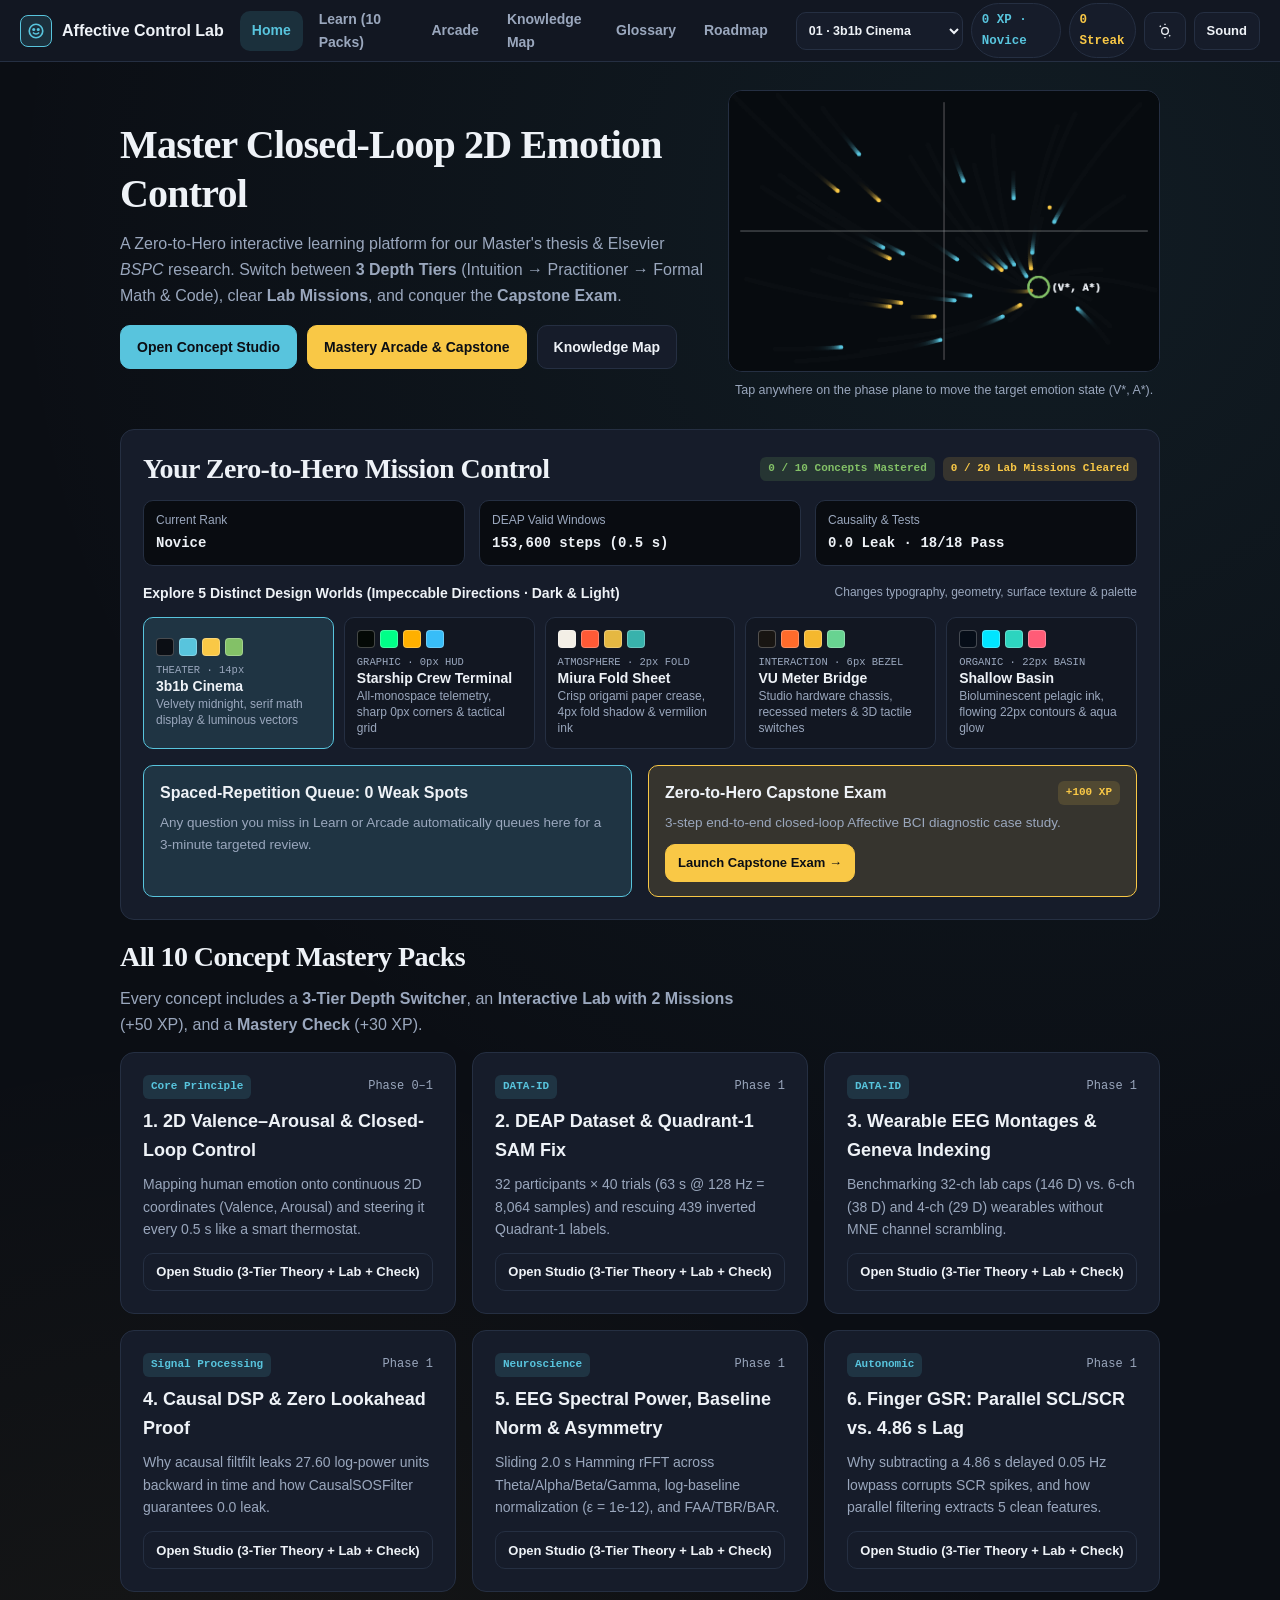
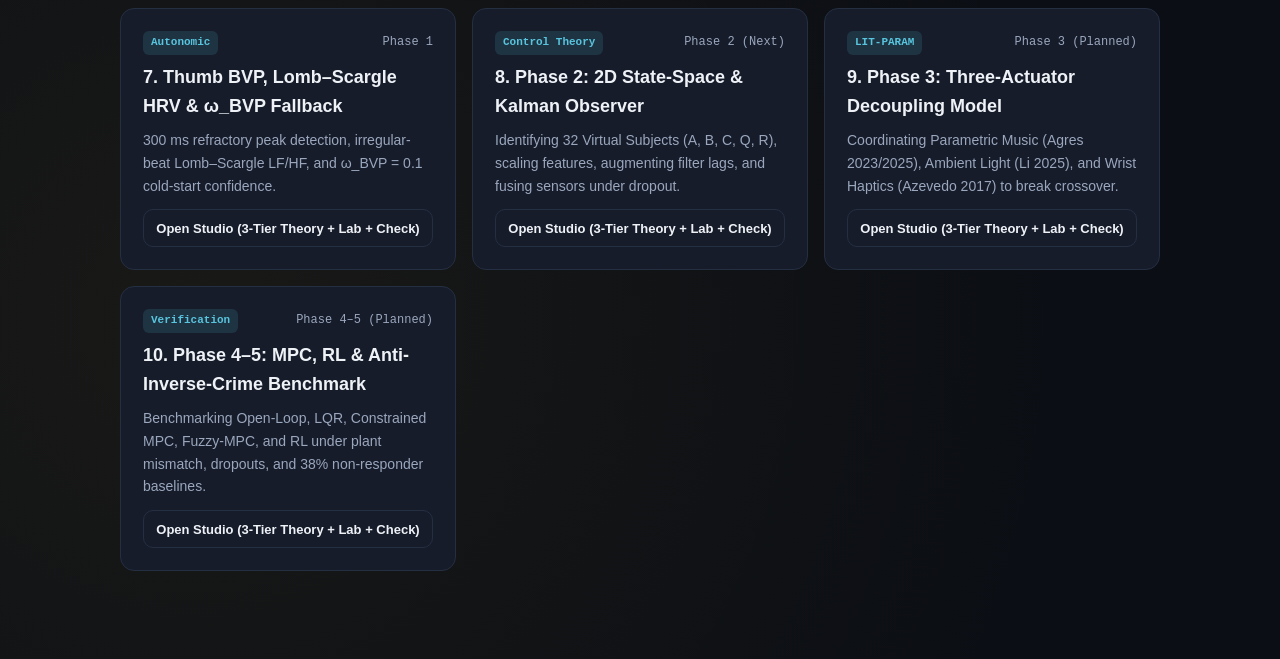
==== commit 13f42c4b: "feat: strict 1:1 Theory-Lab-Check alignment, 3 distinct depth tiers & 5 Impeccable Design Worlds" ====
--- a/index.html
+++ b/index.html
@@ -77,6 +77,14 @@
         <div class="readout-cell">Causality &amp; Tests<strong>0.0 Leak · 18/18 Pass</strong></div>
       </div>
 
+      <div style="margin-top: 16px;">
+        <div style="display:flex; justify-content:space-between; align-items:center; flex-wrap:wrap; gap:8px;">
+          <strong style="font-size:14px;">Explore 5 Distinct Design Worlds (Impeccable Directions · Dark &amp; Light)</strong>
+          <span class="muted" style="font-size:12px;">Changes typography, geometry, surface texture &amp; palette</span>
+        </div>
+        <div class="world-strip" id="worldGalleryStrip"></div>
+      </div>
+
       <div class="grid-2" style="margin-top: 16px;">
         <div class="note-box" id="weakReviewCard" style="margin:0;"></div>
         <div class="note-box warn" id="capstoneHomeCard" style="margin:0;"></div>
@@ -124,8 +132,35 @@
         document.getElementById("masteryCountBadge").textContent =
           `${st.mastered.length} / ${DATA.concepts.length} Concepts Mastered`;
         document.getElementById("missionCountBadge").textContent =
-          `${(st.labMissionsCleared || []).length} Lab Missions Cleared`;
+          `${(st.labMissionsCleared || []).length} / 20 Lab Missions Cleared`;
         document.getElementById("homeRankVal").textContent = State.getRank();
+
+        const worlds = [
+          { id: "1", tag: "THEATER · 14px", name: "3b1b Cinema", desc: "Velvety midnight, serif math display & luminous vectors", colors: ["#0b0e14", "#58c4dd", "#f9c846", "#83c167"] },
+          { id: "2", tag: "GRAPHIC · 0px HUD", name: "Starship Crew Terminal", desc: "All-monospace telemetry, sharp 0px corners & tactical grid", colors: ["#040906", "#00ff88", "#ffb000", "#38bdf8"] },
+          { id: "3", tag: "ATMOSPHERE · 2px FOLD", name: "Miura Fold Sheet", desc: "Crisp origami paper crease, 4px fold shadow & vermilion ink", colors: ["#f3efe6", "#ff5a36", "#e5b842", "#38b2ac"] },
+          { id: "4", tag: "INTERACTION · 6px BEZEL", name: "VU Meter Bridge", desc: "Studio hardware chassis, recessed meters & 3D tactile switches", colors: ["#181512", "#ff6b2b", "#f5b82e", "#68d391"] },
+          { id: "5", tag: "ORGANIC · 22px BASIN", name: "Shallow Basin", desc: "Bioluminescent pelagic ink, flowing 22px contours & aqua glow", colors: ["#060d18", "#00e5ff", "#2dd4bf", "#ff5c77"] }
+        ];
+        const wStrip = document.getElementById("worldGalleryStrip");
+        if (wStrip) {
+          wStrip.innerHTML = worlds.map((w) => `
+            <button class="world-card" type="button" data-wp="${w.id}" aria-pressed="${(st.themePair || "1") === w.id}">
+              <div class="world-swatches">
+                ${w.colors.map((col) => `<span class="world-swatch" style="background:${col};"></span>`).join("")}
+              </div>
+              <div class="muted" style="font-size:10.5px; font-family:var(--font-mono);">${w.tag}</div>
+              <div style="font-weight:700; font-size:14px; margin:2px 0;">${w.name}</div>
+              <div class="muted" style="font-size:12px; line-height:1.35;">${w.desc}</div>
+            </button>
+          `).join("");
+          wStrip.querySelectorAll(".world-card").forEach((btn) => {
+            btn.addEventListener("click", () => {
+              State.setThemePair(btn.dataset.wp);
+              renderHomeDashboard();
+            });
+          });
+        }
 
         const missed = st.missedQuestions || [];
         const revEl = document.getElementById("weakReviewCard");
--- a/styles.css
+++ b/styles.css
@@ -685,95 +685,208 @@
 }
 
 /* ==========================================================================
-   Zero-to-Hero Upgrades: 5 Dark/Light Theme Pairs, Split Studio, Missions, Print
+   Zero-to-Hero Upgrades: 5 Radically Distinct Design Worlds (Impeccable Vibes),
+   3-Tier Depth Chrome, Split Studio, Missions, Print
    ========================================================================== */
 
-/* Pair 2: Nordic Slate & Paper */
+/* World 1: 3Blue1Brown Cinema (Velvety Mathematical Theater) */
+body[data-theme-pair="1"]:not(.light-theme) {
+  background-image: radial-gradient(circle at 80% 10%, rgba(88, 196, 221, 0.08), transparent 45%),
+                    radial-gradient(circle at 15% 85%, rgba(249, 200, 70, 0.06), transparent 40%);
+}
+
+/* World 2: Starship Crew Terminal (Tactical Phosphor Telemetry HUD) */
 body[data-theme-pair="2"] {
-  --bg: #11161d; --bg-elev: #171e28; --bg-card: #1c2430; --bg-code: #0c1016;
-  --border: #2a3444; --border-strong: #3f4e65;
-  --text: #e6edf3; --text-muted: #93a1b5;
-  --b1b-blue: #6cb6ff; --b1b-blue-dim: rgba(108, 182, 255, 0.14);
-  --b1b-gold: #d29922; --b1b-gold-dim: rgba(210, 153, 34, 0.14);
-  --b1b-green: #57ab5a; --b1b-green-dim: rgba(87, 171, 90, 0.14);
-  --b1b-coral: #f47067; --b1b-coral-dim: rgba(244, 112, 103, 0.14);
-  --b1b-purple: #b083f0; --b1b-purple-dim: rgba(176, 131, 240, 0.15);
+  --bg: #040906; --bg-elev: #08120c; --bg-card: #0a1710; --bg-code: #020503;
+  --border: #173b27; --border-strong: #256341;
+  --text: #d8fbe6; --text-muted: #6ea885;
+  --b1b-blue: #00ff88; --b1b-blue-dim: rgba(0, 255, 136, 0.13);
+  --b1b-gold: #ffb000; --b1b-gold-dim: rgba(255, 176, 0, 0.14);
+  --b1b-green: #38bdf8; --b1b-green-dim: rgba(56, 189, 248, 0.14);
+  --b1b-coral: #ff4757; --b1b-coral-dim: rgba(255, 71, 87, 0.15);
+  --b1b-purple: #c084fc; --b1b-purple-dim: rgba(192, 132, 252, 0.15);
+  --radius: 0px;
+  --radius-sm: 0px;
+  --font-display: "Fira Code", "JetBrains Mono", Consolas, monospace;
+  --font-sans: "Fira Code", "JetBrains Mono", Consolas, monospace;
+  background-image: linear-gradient(rgba(0, 255, 136, 0.03) 1px, transparent 1px),
+                    linear-gradient(90deg, rgba(0, 255, 136, 0.03) 1px, transparent 1px);
+  background-size: 28px 28px;
 }
 body.light-theme[data-theme-pair="2"] {
-  --bg: #f8fafc; --bg-elev: #ffffff; --bg-card: #ffffff; --bg-code: #f1f5f9;
-  --border: #cbd5e1; --border-strong: #94a3b8;
-  --text: #0f172a; --text-muted: #475569;
-  --b1b-blue: #1d4ed8; --b1b-blue-dim: rgba(29, 78, 216, 0.10);
-  --b1b-gold: #a16207; --b1b-gold-dim: rgba(161, 98, 7, 0.10);
-  --b1b-green: #15803d; --b1b-green-dim: rgba(21, 128, 61, 0.10);
-  --b1b-coral: #be123c; --b1b-coral-dim: rgba(190, 18, 60, 0.10);
-  --b1b-purple: #7e22ce; --b1b-purple-dim: rgba(126, 34, 206, 0.10);
-}
-
-/* Pair 3: Emerald Lab & Botanical */
+  --bg: #eaf0ec; --bg-elev: #f4f8f5; --bg-card: #ffffff; --bg-code: #dde7e0;
+  --border: #94b09e; --border-strong: #4d705a;
+  --text: #091e12; --text-muted: #385745;
+  --b1b-blue: #047857; --b1b-blue-dim: rgba(4, 120, 87, 0.12);
+  --b1b-gold: #b45309; --b1b-gold-dim: rgba(180, 83, 9, 0.12);
+  --b1b-green: #0369a1; --b1b-green-dim: rgba(3, 105, 161, 0.12);
+  --b1b-coral: #be123c; --b1b-coral-dim: rgba(190, 18, 60, 0.12);
+  --b1b-purple: #6d28d9; --b1b-purple-dim: rgba(109, 40, 217, 0.12);
+}
+body[data-theme-pair="2"] h1,
+body[data-theme-pair="2"] h2,
+body[data-theme-pair="2"] h3 {
+  text-transform: uppercase;
+  letter-spacing: 0.05em;
+}
+body[data-theme-pair="2"] .surface,
+body[data-theme-pair="2"] .surface-lab {
+  border-width: 1px;
+  box-shadow: inset 0 0 0 1px rgba(0, 255, 136, 0.08);
+}
+
+/* World 3: Miura Fold Sheet (Crisp Architectural Paper & Swiss Grid) */
 body[data-theme-pair="3"] {
-  --bg: #091310; --bg-elev: #0f1e19; --bg-card: #132620; --bg-code: #060d0b;
-  --border: #203c33; --border-strong: #325b4e;
-  --text: #e8f3ee; --text-muted: #93b5a7;
-  --b1b-blue: #34d399; --b1b-blue-dim: rgba(52, 211, 153, 0.14);
-  --b1b-gold: #fbbf24; --b1b-gold-dim: rgba(251, 191, 36, 0.14);
-  --b1b-green: #38bdf8; --b1b-green-dim: rgba(56, 189, 248, 0.14);
-  --b1b-coral: #fb7185; --b1b-coral-dim: rgba(251, 113, 133, 0.15);
-  --b1b-purple: #a78bfa; --b1b-purple-dim: rgba(167, 139, 250, 0.15);
+  --bg: #141518; --bg-elev: #1b1d21; --bg-card: #212328; --bg-code: #0e0f12;
+  --border: #383c45; --border-strong: #5c6270;
+  --text: #f4f1ea; --text-muted: #a8a49c;
+  --b1b-blue: #ff5a36; --b1b-blue-dim: rgba(255, 90, 54, 0.14);
+  --b1b-gold: #e5b842; --b1b-gold-dim: rgba(229, 184, 66, 0.14);
+  --b1b-green: #38b2ac; --b1b-green-dim: rgba(56, 178, 172, 0.14);
+  --b1b-coral: #f56565; --b1b-coral-dim: rgba(245, 101, 101, 0.15);
+  --b1b-purple: #9f7aea; --b1b-purple-dim: rgba(159, 122, 234, 0.15);
+  --radius: 2px;
+  --radius-sm: 2px;
+  --font-display: "Georgia", "STIX Two Text", "Times New Roman", serif;
+  --font-sans: -apple-system, BlinkMacSystemFont, "Segoe UI", sans-serif;
+  background-image: linear-gradient(135deg, rgba(255,255,255,0.025) 25%, transparent 25%, transparent 50%, rgba(255,255,255,0.025) 50%, rgba(255,255,255,0.025) 75%, transparent 75%, transparent);
+  background-size: 48px 48px;
 }
 body.light-theme[data-theme-pair="3"] {
-  --bg: #f4f9f6; --bg-elev: #ffffff; --bg-card: #ffffff; --bg-code: #e8f2ec;
-  --border: #c6ddd0; --border-strong: #8fb8a3;
-  --text: #0c1f17; --text-muted: #3d5a4e;
-  --b1b-blue: #047857; --b1b-blue-dim: rgba(4, 120, 87, 0.10);
-  --b1b-gold: #b45309; --b1b-gold-dim: rgba(180, 83, 9, 0.10);
-  --b1b-green: #0369a1; --b1b-green-dim: rgba(3, 105, 161, 0.10);
-  --b1b-coral: #be123c; --b1b-coral-dim: rgba(190, 18, 60, 0.10);
-  --b1b-purple: #6d28d9; --b1b-purple-dim: rgba(109, 40, 217, 0.10);
-}
-
-/* Pair 4: Warm Espresso & Parchment */
+  --bg: #f3efe6; --bg-elev: #faf7f0; --bg-card: #ffffff; --bg-code: #e8e2d5;
+  --border: #bfb6a4; --border-strong: #6e6658;
+  --text: #161513; --text-muted: #575248;
+  --b1b-blue: #c83214; --b1b-blue-dim: rgba(200, 50, 20, 0.11);
+  --b1b-gold: #9a6b00; --b1b-gold-dim: rgba(154, 107, 0, 0.12);
+  --b1b-green: #0f766e; --b1b-green-dim: rgba(15, 118, 110, 0.11);
+  --b1b-coral: #b91c1c; --b1b-coral-dim: rgba(185, 28, 28, 0.11);
+  --b1b-purple: #5b21b6; --b1b-purple-dim: rgba(91, 33, 182, 0.11);
+}
+body[data-theme-pair="3"] .surface {
+  box-shadow: 4px 4px 0 rgba(0, 0, 0, 0.22);
+}
+
+/* World 4: VU Meter Bridge (Warm Studio Analog Hardware Console) */
 body[data-theme-pair="4"] {
-  --bg: #151210; --bg-elev: #1e1916; --bg-card: #251f1b; --bg-code: #0f0d0b;
-  --border: #3a3029; --border-strong: #56473d;
-  --text: #f3ece4; --text-muted: #b8a898;
-  --b1b-blue: #e5a95e; --b1b-blue-dim: rgba(229, 169, 94, 0.15);
-  --b1b-gold: #72b4d4; --b1b-gold-dim: rgba(114, 180, 212, 0.14);
-  --b1b-green: #7cc49b; --b1b-green-dim: rgba(124, 196, 155, 0.14);
-  --b1b-coral: #e07a5f; --b1b-coral-dim: rgba(224, 122, 95, 0.15);
-  --b1b-purple: #9b8ec4; --b1b-purple-dim: rgba(155, 142, 196, 0.15);
+  --bg: #181512; --bg-elev: #221e1a; --bg-card: #2a241f; --bg-code: #100e0c;
+  --border: #423930; --border-strong: #665749;
+  --text: #f5ede2; --text-muted: #b8a996;
+  --b1b-blue: #ff6b2b; --b1b-blue-dim: rgba(255, 107, 43, 0.15);
+  --b1b-gold: #f5b82e; --b1b-gold-dim: rgba(245, 184, 46, 0.15);
+  --b1b-green: #68d391; --b1b-green-dim: rgba(104, 211, 145, 0.14);
+  --b1b-coral: #fc8181; --b1b-coral-dim: rgba(252, 129, 129, 0.15);
+  --b1b-purple: #76e4f7; --b1b-purple-dim: rgba(118, 228, 247, 0.14);
+  --radius: 6px;
+  --radius-sm: 4px;
+  --font-display: "Fira Sans", "Segoe UI", system-ui, sans-serif;
 }
 body.light-theme[data-theme-pair="4"] {
-  --bg: #faf6f0; --bg-elev: #ffffff; --bg-card: #ffffff; --bg-code: #f0e9df;
-  --border: #dfd3c3; --border-strong: #bca88e;
-  --text: #1f1914; --text-muted: #5c4e41;
-  --b1b-blue: #9a5b13; --b1b-blue-dim: rgba(154, 91, 19, 0.11);
-  --b1b-gold: #1c658c; --b1b-gold-dim: rgba(28, 101, 140, 0.10);
-  --b1b-green: #1f6f4a; --b1b-green-dim: rgba(31, 111, 74, 0.10);
-  --b1b-coral: #b53d24; --b1b-coral-dim: rgba(181, 61, 36, 0.10);
-  --b1b-purple: #5b4896; --b1b-purple-dim: rgba(91, 72, 150, 0.10);
-}
-
-/* Pair 5: Obsidian Studio & Crisp Ivory */
+  --bg: #e6e0d6; --bg-elev: #f2ede4; --bg-card: #faf7f2; --bg-code: #d8d0c3;
+  --border: #b8ad9c; --border-strong: #7d7262;
+  --text: #1c1814; --text-muted: #594f43;
+  --b1b-blue: #c43c00; --b1b-blue-dim: rgba(196, 60, 0, 0.12);
+  --b1b-gold: #946200; --b1b-gold-dim: rgba(148, 98, 0, 0.12);
+  --b1b-green: #15803d; --b1b-green-dim: rgba(21, 128, 61, 0.11);
+  --b1b-coral: #b91c1c; --b1b-coral-dim: rgba(185, 28, 28, 0.11);
+  --b1b-purple: #0e7490; --b1b-purple-dim: rgba(14, 116, 144, 0.11);
+}
+body[data-theme-pair="4"] .readout-cell {
+  box-shadow: inset 0 2px 5px rgba(0, 0, 0, 0.35);
+}
+body[data-theme-pair="4"] .btn {
+  border-bottom-width: 3px;
+}
+
+/* World 5: Shallow Basin & Cephalopod (Organic Bioluminescent Journal) */
 body[data-theme-pair="5"] {
-  --bg: #0d0d12; --bg-elev: #14141d; --bg-card: #1a1a26; --bg-code: #08080c;
-  --border: #2a2a3d; --border-strong: #41415e;
-  --text: #f0f0f5; --text-muted: #9c9cb4;
-  --b1b-blue: #818cf8; --b1b-blue-dim: rgba(129, 140, 248, 0.15);
-  --b1b-gold: #fbbf24; --b1b-gold-dim: rgba(251, 191, 36, 0.14);
-  --b1b-green: #4ade80; --b1b-green-dim: rgba(74, 222, 128, 0.14);
-  --b1b-coral: #f87171; --b1b-coral-dim: rgba(248, 113, 113, 0.15);
-  --b1b-purple: #22d3ee; --b1b-purple-dim: rgba(34, 211, 238, 0.14);
+  --bg: #060d18; --bg-elev: #0b1626; --bg-card: #101f33; --bg-code: #040911;
+  --border: #1d3654; --border-strong: #2e5580;
+  --text: #eaf6ff; --text-muted: #8ab0cf;
+  --b1b-blue: #00e5ff; --b1b-blue-dim: rgba(0, 229, 255, 0.14);
+  --b1b-gold: #ffd166; --b1b-gold-dim: rgba(255, 209, 102, 0.14);
+  --b1b-green: #2dd4bf; --b1b-green-dim: rgba(45, 212, 191, 0.15);
+  --b1b-coral: #ff5c77; --b1b-coral-dim: rgba(255, 92, 119, 0.15);
+  --b1b-purple: #b388ff; --b1b-purple-dim: rgba(179, 136, 255, 0.15);
+  --radius: 22px;
+  --radius-sm: 14px;
+  --font-display: "Georgia", "STIX Two Text", serif;
+  background-image: radial-gradient(ellipse at 50% 0%, rgba(0, 229, 255, 0.10), transparent 60%);
 }
 body.light-theme[data-theme-pair="5"] {
-  --bg: #f9f9fb; --bg-elev: #ffffff; --bg-card: #ffffff; --bg-code: #eeeef4;
-  --border: #d8d8e6; --border-strong: #a7a7c2;
-  --text: #14141b; --text-muted: #4e4e66;
-  --b1b-blue: #4338ca; --b1b-blue-dim: rgba(67, 56, 202, 0.10);
-  --b1b-gold: #b45309; --b1b-gold-dim: rgba(180, 83, 9, 0.10);
-  --b1b-green: #15803d; --b1b-green-dim: rgba(21, 128, 61, 0.10);
-  --b1b-coral: #b91c1c; --b1b-coral-dim: rgba(185, 28, 28, 0.10);
-  --b1b-purple: #0e7490; --b1b-purple-dim: rgba(14, 116, 144, 0.10);
+  --bg: #eef6f8; --bg-elev: #f8fcfd; --bg-card: #ffffff; --bg-code: #e0eef2;
+  --border: #b8d8e3; --border-strong: #74abc0;
+  --text: #0a222e; --text-muted: #3d6375;
+  --b1b-blue: #0369a1; --b1b-blue-dim: rgba(3, 105, 161, 0.11);
+  --b1b-gold: #a16207; --b1b-gold-dim: rgba(161, 98, 7, 0.11);
+  --b1b-green: #0f766e; --b1b-green-dim: rgba(15, 118, 110, 0.11);
+  --b1b-coral: #be123c; --b1b-coral-dim: rgba(190, 18, 60, 0.11);
+  --b1b-purple: #6d28d9; --b1b-purple-dim: rgba(109, 40, 217, 0.11);
+}
+
+/* 3-Tier Depth Cards & Pipeline Steps */
+.depth-tier-card {
+  border-radius: var(--radius-sm);
+  padding: 16px;
+  border: 1px solid var(--border);
+  background: var(--bg-elev);
+}
+.depth-tier-card.tier-1 {
+  border-color: var(--b1b-blue);
+}
+.depth-tier-card.tier-2 {
+  border-color: var(--b1b-gold);
+}
+.depth-tier-card.tier-3 {
+  border-color: var(--b1b-purple);
+}
+
+.pipeline-steps {
+  display: flex;
+  flex-direction: column;
+  gap: 8px;
+  margin: 10px 0 14px;
+}
+.pipeline-step-row {
+  background: var(--bg-code);
+  border: 1px solid var(--border);
+  border-radius: var(--radius-sm);
+  padding: 10px 12px;
+  font-size: 14px;
+  line-height: 1.5;
+}
+
+/* Visual Design Worlds Gallery Cards (Home) */
+.world-strip {
+  display: grid;
+  grid-template-columns: repeat(auto-fit, minmax(185px, 1fr));
+  gap: 10px;
+  margin-top: 12px;
+}
+.world-card {
+  cursor: pointer;
+  text-align: left;
+  padding: 12px;
+  border-radius: var(--radius-sm);
+  border: 1px solid var(--border);
+  background: var(--bg-elev);
+  color: var(--text);
+  transition: all var(--transition);
+}
+.world-card:hover,
+.world-card[aria-pressed="true"] {
+  border-color: var(--b1b-blue);
+  background: var(--b1b-blue-dim);
+}
+.world-swatches {
+  display: flex;
+  gap: 5px;
+  margin-bottom: 8px;
+}
+.world-swatch {
+  width: 18px;
+  height: 18px;
+  border-radius: 4px;
+  border: 1px solid rgba(255,255,255,0.25);
 }
 
 /* 3-Tier Depth Switcher & Lab Missions */
@@ -790,7 +903,7 @@
 .depth-btn {
   min-height: 36px;
   padding: 6px 12px;
-  border-radius: 7px;
+  border-radius: var(--radius-sm);
   border: 1px solid transparent;
   background: transparent;
   color: var(--text-muted);
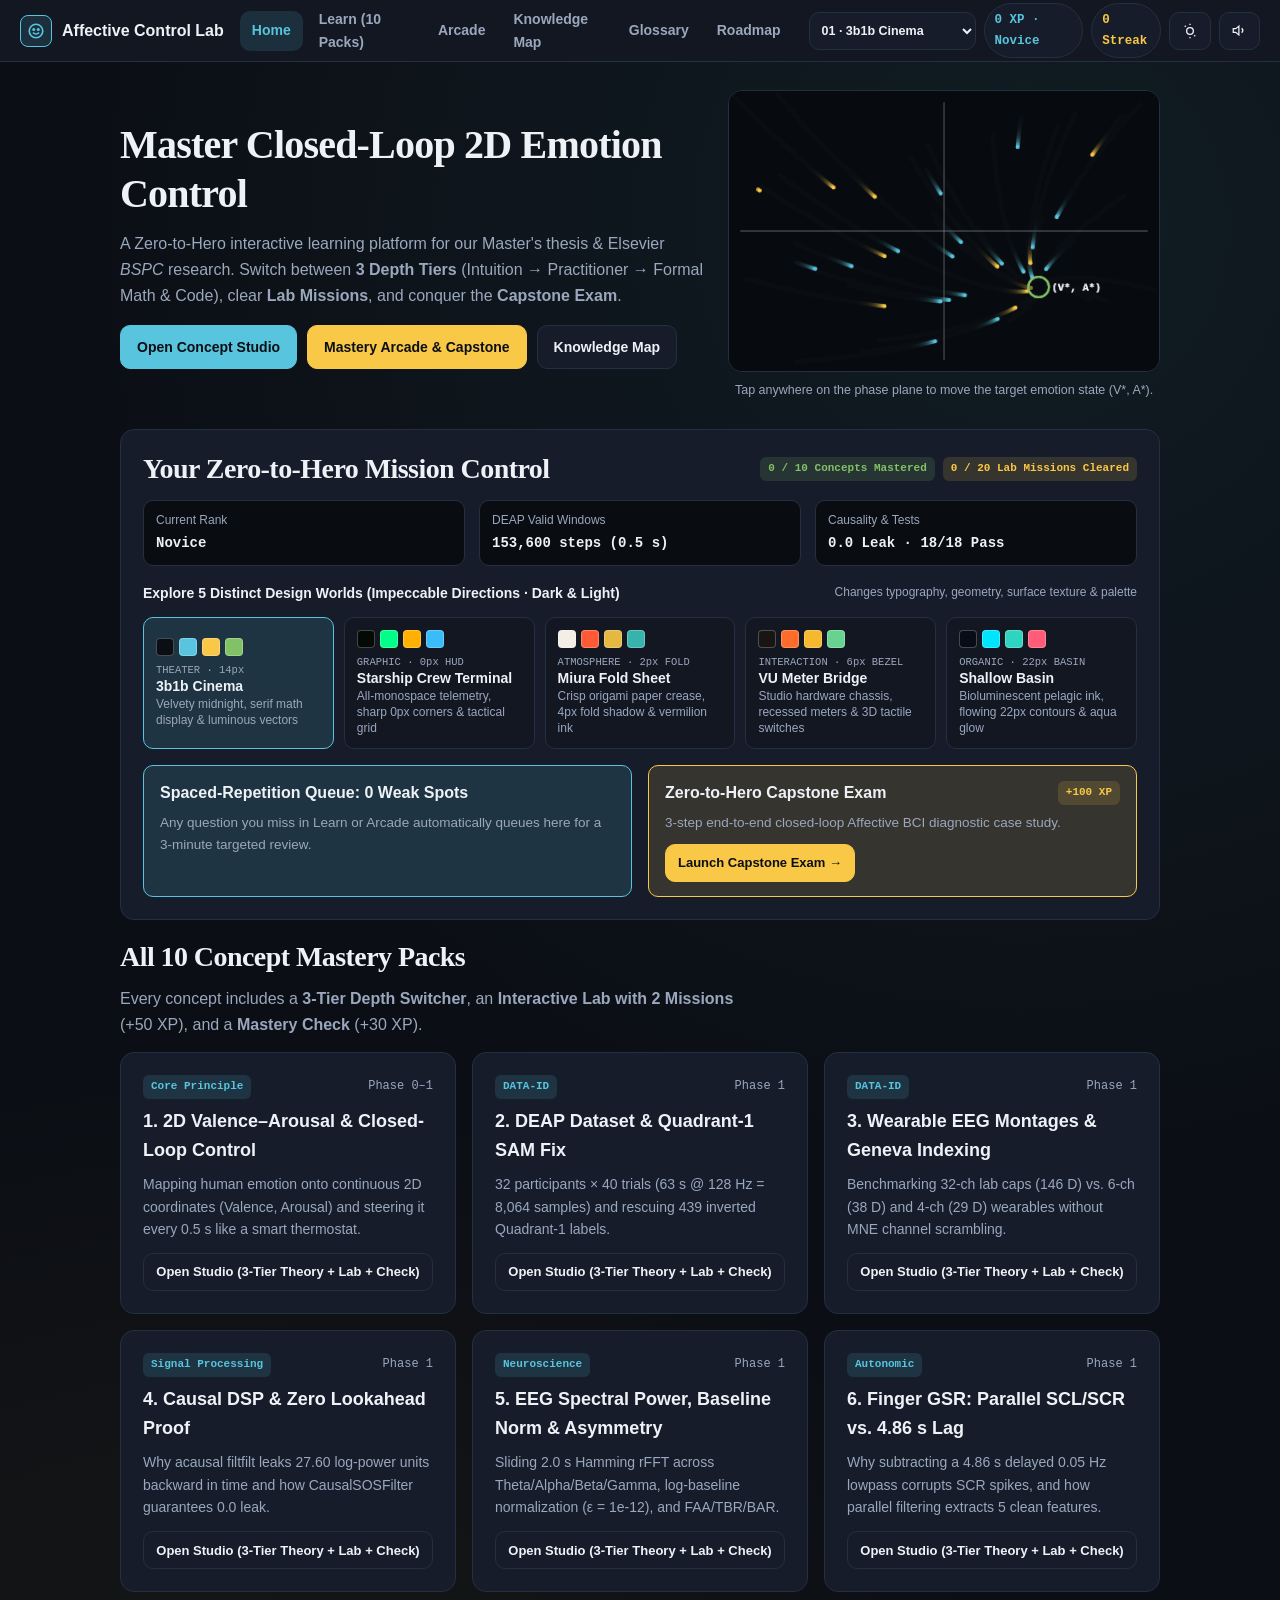
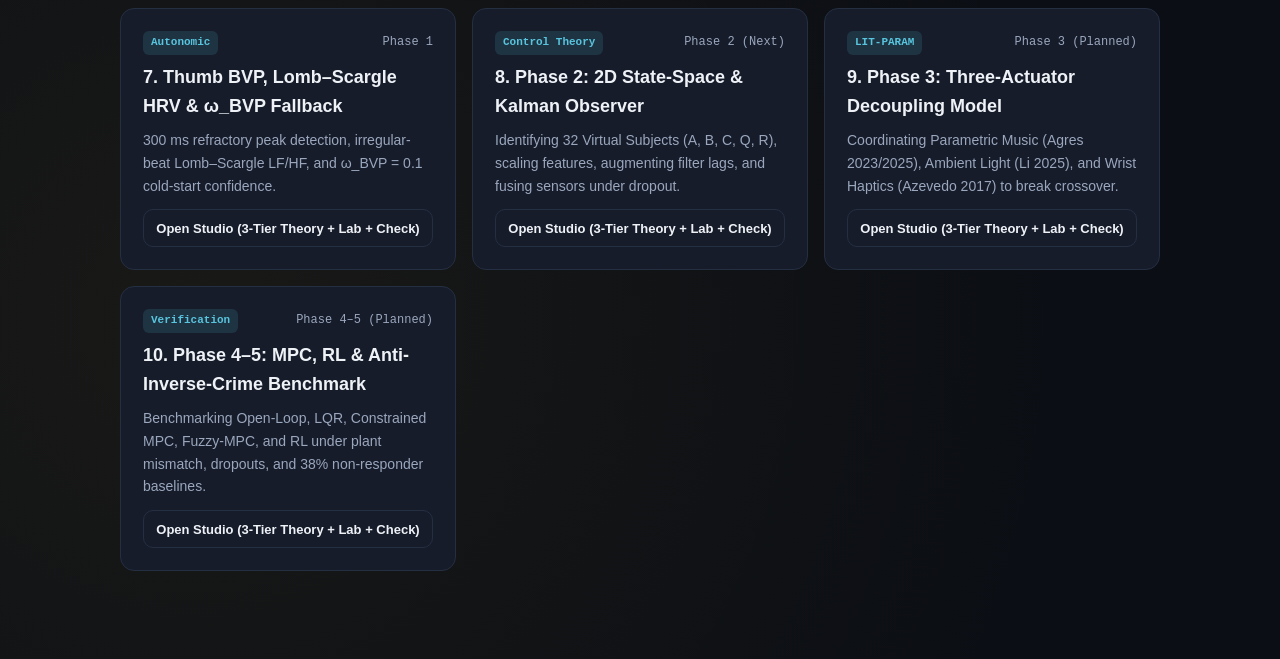
==== commit 2736e3ea: "fix(mobile): fix topbar overflow, remove overlapping sticky canvas, add touch carousels & pan-ready " ====
--- a/index.html
+++ b/index.html
@@ -237,7 +237,7 @@
       }));
       const reduced = window.matchMedia("(prefers-reduced-motion: reduce)").matches;
 
-      canvas.addEventListener("click", (e) => {
+      canvas.addEventListener("pointerdown", (e) => {
         const r = canvas.getBoundingClientRect();
         goal.x = ((e.clientX - r.left) / r.width) * W;
         goal.y = ((e.clientY - r.top) / r.height) * H;
--- a/styles.css
+++ b/styles.css
@@ -662,15 +662,124 @@
   }
   .hero-split {
     grid-template-columns: 1fr;
+    gap: 16px;
+    margin-bottom: 18px;
   }
   .page-wrap {
-    padding: 20px 14px 92px;
+    padding: 16px 12px 96px;
+    overflow-x: hidden;
   }
   .topbar {
-    padding: 0 14px;
-  }
-  .hud-pill span.hide-sm {
+    height: auto;
+    min-height: 54px;
+    padding: 8px 12px;
+    flex-wrap: wrap;
+    gap: 8px;
+  }
+  .brand-link {
+    font-size: 14.5px;
+    gap: 8px;
+  }
+  .brand-mark {
+    width: 28px;
+    height: 28px;
+  }
+  .hud-group {
+    margin-left: auto;
+    gap: 5px;
+    flex-wrap: wrap;
+    justify-content: flex-end;
+  }
+  .hud-pill {
+    padding: 4px 8px;
+    font-size: 11.5px;
+  }
+  #hudStreak {
     display: none;
+  }
+  .theme-select {
+    max-width: 122px;
+    min-height: 34px;
+    font-size: 11.5px;
+    padding: 2px 6px;
+  }
+  .topbar .btn-sm {
+    min-height: 34px;
+    padding: 4px 8px;
+    font-size: 11.5px;
+  }
+  .surface {
+    padding: 15px 14px;
+    margin-bottom: 14px;
+  }
+  .surface-lab {
+    padding: 14px 12px;
+    margin: 12px 0;
+  }
+  .grid-2,
+  .grid-3,
+  .mission-bar {
+    grid-template-columns: 1fr !important;
+    gap: 10px;
+  }
+  .readout-row {
+    grid-template-columns: repeat(auto-fit, minmax(130px, 1fr));
+    gap: 8px;
+  }
+  .world-strip {
+    display: flex;
+    overflow-x: auto;
+    scroll-snap-type: x mandatory;
+    gap: 10px;
+    padding-bottom: 8px;
+    -webkit-overflow-scrolling: touch;
+  }
+  .world-card {
+    flex: 0 0 205px;
+    scroll-snap-align: start;
+  }
+  .depth-bar {
+    display: grid;
+    grid-template-columns: repeat(3, 1fr);
+    width: 100%;
+    gap: 4px;
+  }
+  .depth-btn {
+    padding: 6px 4px;
+    font-size: 11.5px;
+    text-align: center;
+    white-space: nowrap;
+    overflow: hidden;
+    text-overflow: ellipsis;
+  }
+  .pack-tabs {
+    flex-wrap: nowrap;
+    overflow-x: auto;
+    -webkit-overflow-scrolling: touch;
+    padding-bottom: 8px;
+    margin-bottom: 14px;
+    scrollbar-width: none;
+  }
+  .pack-tabs::-webkit-scrollbar {
+    display: none;
+  }
+  .pack-tabs .btn-sm {
+    flex-shrink: 0;
+    white-space: nowrap;
+  }
+  input[type="range"] {
+    min-height: 36px;
+    cursor: pointer;
+  }
+  .math-block {
+    font-size: 12.5px;
+    padding: 10px 12px;
+  }
+  .xp-toast {
+    left: 12px;
+    right: 12px;
+    bottom: 72px;
+    text-align: center;
   }
 }
 
@@ -941,7 +1050,7 @@
   color: var(--b1b-green);
 }
 
-/* Desktop Split-Studio vs Mobile Sticky-Canvas */
+/* Desktop Split-Studio vs Mobile Flow */
 @media (min-width: 1024px) {
   .studio-grid {
     display: grid;
@@ -954,14 +1063,27 @@
     top: 76px;
   }
 }
+@media (max-width: 1023px) {
+  .studio-grid {
+    display: flex;
+    flex-direction: column;
+    gap: 16px;
+  }
+  .lab-canvas-sticky {
+    position: relative;
+    top: auto;
+    padding: 4px 0;
+  }
+}
+
+.map-scroll-wrap {
+  width: 100%;
+  overflow-x: auto;
+  -webkit-overflow-scrolling: touch;
+}
 @media (max-width: 767px) {
-  .lab-canvas-sticky {
-    position: sticky;
-    top: 62px;
-    z-index: 15;
-    background: var(--bg-card);
-    padding: 6px 0;
-    border-bottom: 1px solid var(--border);
+  .map-scroll-wrap canvas.stage-canvas {
+    min-width: 680px;
   }
 }
 
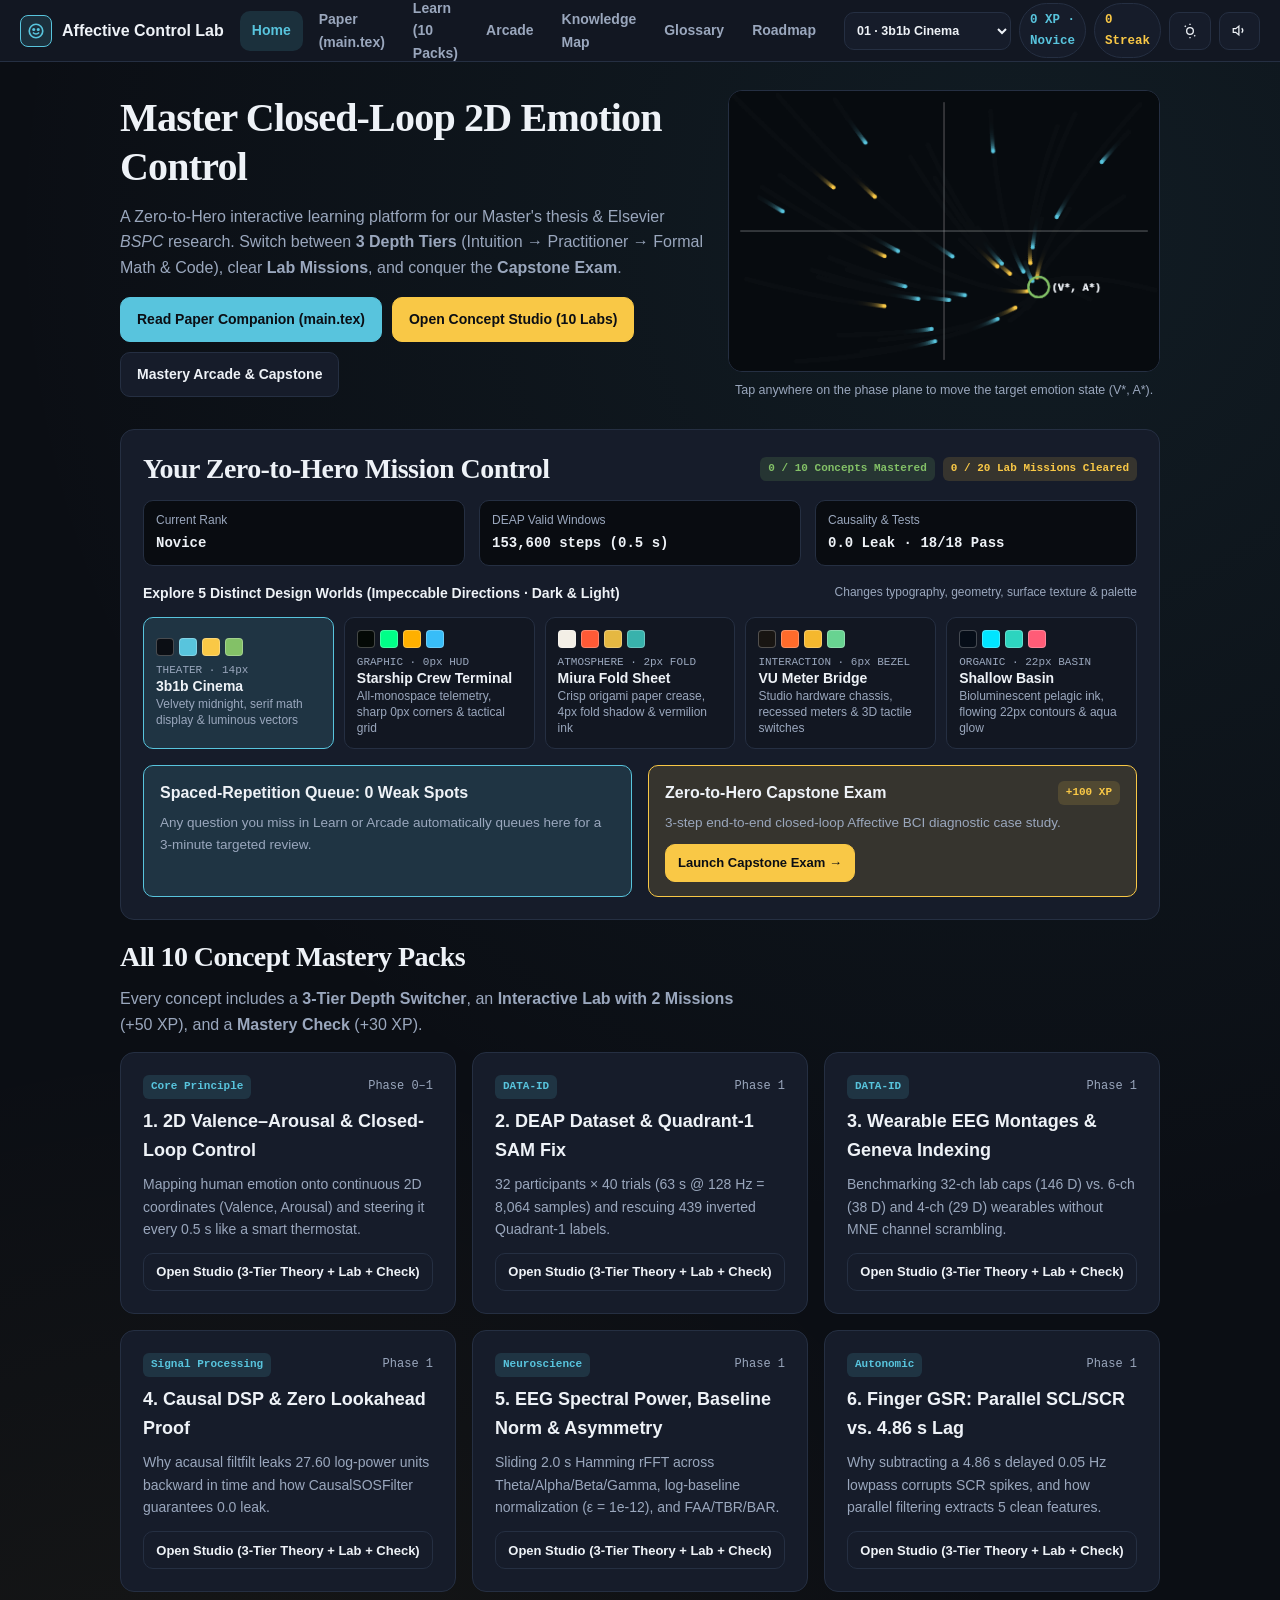
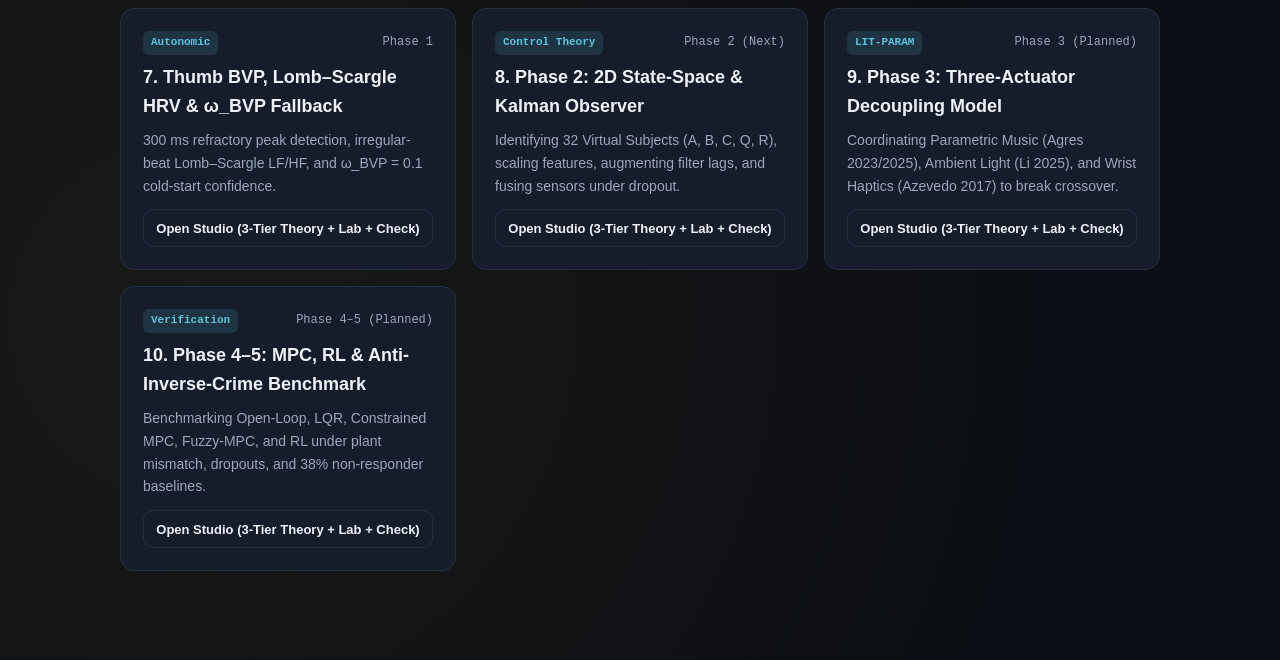
==== commit 250a0eab: "feat: add interactive Paper Companion (paper.html), Eq X-Ray, 63s trace, Defense Q&A & 26 Cited Pape" ====
--- a/index.html
+++ b/index.html
@@ -48,9 +48,9 @@
           A Zero-to-Hero interactive learning platform for our Master's thesis &amp; Elsevier <em>BSPC</em> research. Switch between <strong>3 Depth Tiers</strong> (Intuition → Practitioner → Formal Math &amp; Code), clear <strong>Lab Missions</strong>, and conquer the <strong>Capstone Exam</strong>.
         </p>
         <div style="display: flex; flex-wrap: wrap; gap: 10px; margin-top: 16px;">
-          <a class="btn btn-primary" href="learn.html">Open Concept Studio</a>
-          <a class="btn btn-gold" href="games.html">Mastery Arcade &amp; Capstone</a>
-          <a class="btn" href="map.html">Knowledge Map</a>
+          <a class="btn btn-primary" href="paper.html">Read Paper Companion (main.tex)</a>
+          <a class="btn btn-gold" href="learn.html">Open Concept Studio (10 Labs)</a>
+          <a class="btn" href="games.html">Mastery Arcade &amp; Capstone</a>
         </div>
       </div>
 
@@ -149,7 +149,7 @@
               <div class="world-swatches">
                 ${w.colors.map((col) => `<span class="world-swatch" style="background:${col};"></span>`).join("")}
               </div>
-              <div class="muted" style="font-size:10.5px; font-family:var(--font-mono);">${w.tag}</div>
+              <div class="muted" style="font-size:11px; font-family:var(--font-mono);">${w.tag}</div>
               <div style="font-weight:700; font-size:14px; margin:2px 0;">${w.name}</div>
               <div class="muted" style="font-size:12px; line-height:1.35;">${w.desc}</div>
             </button>
--- a/styles.css
+++ b/styles.css
@@ -224,23 +224,29 @@
   z-index: 120;
   background: var(--bg-elev);
   border-top: 1px solid var(--border);
-  padding: 4px 6px calc(4px + env(safe-area-inset-bottom));
-  justify-content: space-around;
+  padding: 4px 4px calc(4px + env(safe-area-inset-bottom));
+  justify-content: space-between;
+  overflow-x: auto;
+  scrollbar-width: none;
+}
+.mobile-bottom-nav::-webkit-scrollbar {
+  display: none;
 }
 
 .bottom-tab {
-  flex: 1;
+  flex: 1 0 50px;
   display: flex;
   flex-direction: column;
   align-items: center;
   justify-content: center;
   gap: 2px;
-  min-height: 52px;
+  min-height: 50px;
   text-decoration: none;
   color: var(--text-muted);
   font-size: 11px;
   font-weight: 600;
-  border-radius: 8px;
+  border-radius: var(--radius-sm);
+  white-space: nowrap;
 }
 
 .bottom-tab[aria-current="page"] {
@@ -808,7 +814,7 @@
 body[data-theme-pair="2"] {
   --bg: #040906; --bg-elev: #08120c; --bg-card: #0a1710; --bg-code: #020503;
   --border: #173b27; --border-strong: #256341;
-  --text: #d8fbe6; --text-muted: #6ea885;
+  --text: #d8fbe6; --text-muted: #7ab893;
   --b1b-blue: #00ff88; --b1b-blue-dim: rgba(0, 255, 136, 0.13);
   --b1b-gold: #ffb000; --b1b-gold-dim: rgba(255, 176, 0, 0.14);
   --b1b-green: #38bdf8; --b1b-green-dim: rgba(56, 189, 248, 0.14);
@@ -818,9 +824,6 @@
   --radius-sm: 0px;
   --font-display: "Fira Code", "JetBrains Mono", Consolas, monospace;
   --font-sans: "Fira Code", "JetBrains Mono", Consolas, monospace;
-  background-image: linear-gradient(rgba(0, 255, 136, 0.03) 1px, transparent 1px),
-                    linear-gradient(90deg, rgba(0, 255, 136, 0.03) 1px, transparent 1px);
-  background-size: 28px 28px;
 }
 body.light-theme[data-theme-pair="2"] {
   --bg: #eaf0ec; --bg-elev: #f4f8f5; --bg-card: #ffffff; --bg-code: #dde7e0;
@@ -848,7 +851,7 @@
 body[data-theme-pair="3"] {
   --bg: #141518; --bg-elev: #1b1d21; --bg-card: #212328; --bg-code: #0e0f12;
   --border: #383c45; --border-strong: #5c6270;
-  --text: #f4f1ea; --text-muted: #a8a49c;
+  --text: #f4f1ea; --text-muted: #b0aca3;
   --b1b-blue: #ff5a36; --b1b-blue-dim: rgba(255, 90, 54, 0.14);
   --b1b-gold: #e5b842; --b1b-gold-dim: rgba(229, 184, 66, 0.14);
   --b1b-green: #38b2ac; --b1b-green-dim: rgba(56, 178, 172, 0.14);
@@ -858,8 +861,6 @@
   --radius-sm: 2px;
   --font-display: "Georgia", "STIX Two Text", "Times New Roman", serif;
   --font-sans: -apple-system, BlinkMacSystemFont, "Segoe UI", sans-serif;
-  background-image: linear-gradient(135deg, rgba(255,255,255,0.025) 25%, transparent 25%, transparent 50%, rgba(255,255,255,0.025) 50%, rgba(255,255,255,0.025) 75%, transparent 75%, transparent);
-  background-size: 48px 48px;
 }
 body.light-theme[data-theme-pair="3"] {
   --bg: #f3efe6; --bg-elev: #faf7f0; --bg-card: #ffffff; --bg-code: #e8e2d5;
@@ -1104,10 +1105,17 @@
     display: none !important;
   }
   body {
+    --bg: #ffffff;
+    --bg-elev: #ffffff;
+    --bg-card: #ffffff;
+    --bg-code: #f1f5f9;
+    --text: #111827;
+    --text-muted: #374151;
+    --border: #cbd5e1;
     background: #ffffff !important;
     color: #111827 !important;
   }
-  .surface, .surface-lab, .readout-cell, .note-box {
+  .surface, .surface-lab, .readout-cell, .note-box, .pipeline-step-row, .depth-tier-card {
     background: #ffffff !important;
     color: #111827 !important;
     border: 1px solid #cbd5e1 !important;
